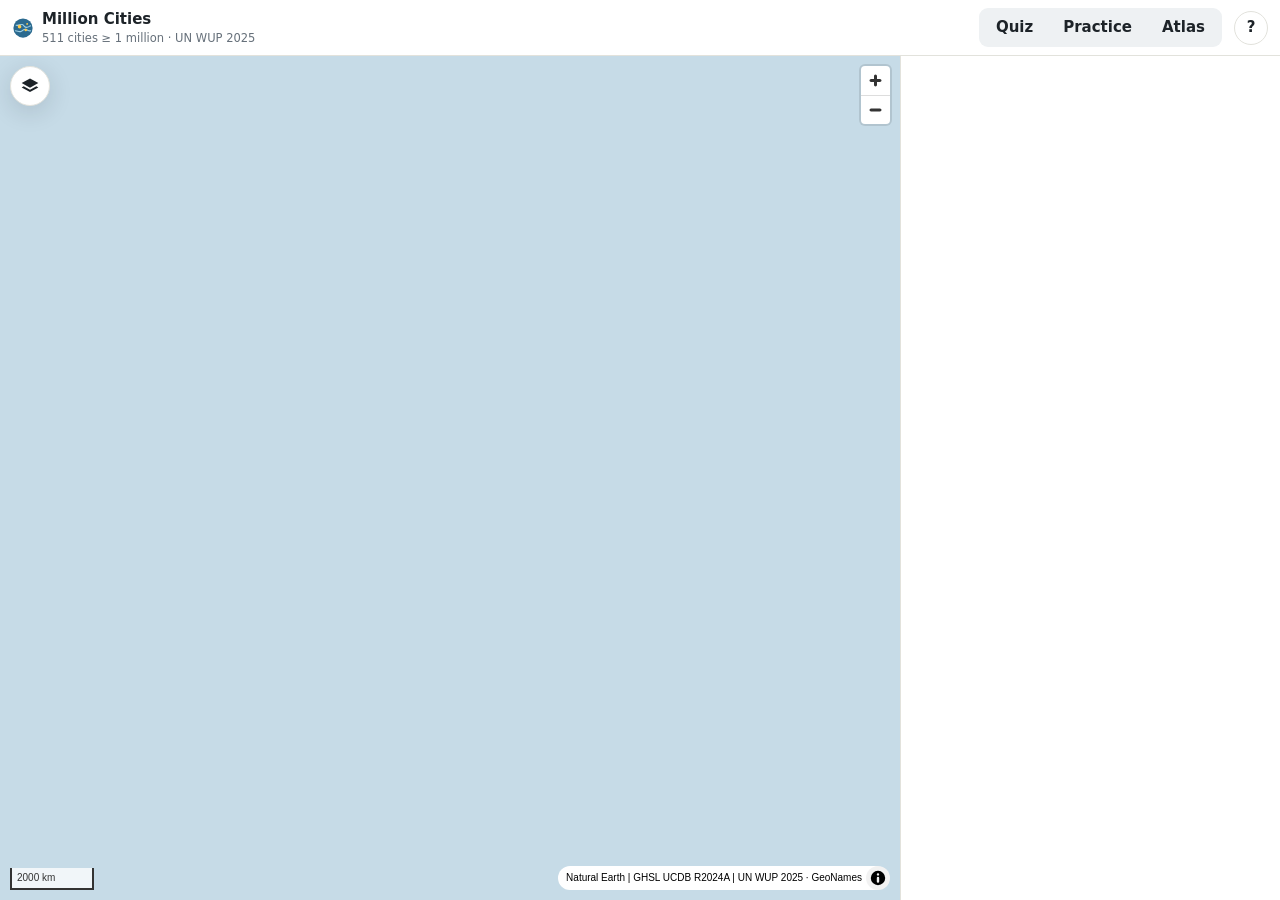
==== static/index.html @ a9e54c4d "Million Cities: quiz, practice and atlas of the world's 1M+ cities Data: UN World Urbanization Prosp" ====
<!doctype html>
<html lang="en">
<head>
<meta charset="utf-8">
<meta name="viewport" content="width=device-width, initial-scale=1, viewport-fit=cover">
<title>Million Cities</title>
<link rel="icon" href="icon.svg">
<link rel="stylesheet" href="vendor/maplibre-gl.css">
<link rel="stylesheet" href="app.css">
</head>
<body>
<header class="top">
  <div class="brand">
    <img src="icon.svg" alt="" width="22" height="22">
    <div><b>Million Cities</b><small id="subtitle">UN WUP 2025</small></div>
  </div>
  <nav class="modes" role="tablist">
    <button data-mode="quiz" role="tab">Quiz</button>
    <button data-mode="practice" role="tab">Practice</button>
    <button data-mode="atlas" role="tab">Atlas</button>
  </nav>
  <button class="icon-btn" id="aboutBtn" title="About the data" aria-label="About the data">?</button>
</header>

<main>
  <div id="map"></div>

  <div class="layers" id="layers">
    <button class="icon-btn layers-btn" id="layersBtn" title="Map layers" aria-label="Map layers">
      <svg viewBox="0 0 24 24" width="20" height="20"><path d="M12 3 2 8.5l10 5.5 10-5.5L12 3Zm-7.6 9.4L2 13.7 12 19.2l10-5.5-2.4-1.3L12 16.6l-7.6-4.2Z" fill="currentColor"/></svg>
    </button>
    <div class="layers-pop" id="layersPop" hidden>
      <div class="lp-title">Base map</div>
      <div class="seg" id="basemapSeg">
        <button data-v="plain">Plain</button><button data-v="terrain">Terrain</button><button data-v="physical">Physical</button><button data-v="satellite">Satellite</button>
      </div>
      <div class="lp-title">Overlays</div>
      <label><input type="checkbox" data-layer="borders"> Country borders</label>
      <label><input type="checkbox" data-layer="admin1"> Subdivision borders <small>(states, provinces)</small></label>
      <label><input type="checkbox" data-layer="rivers"> Rivers &amp; lakes</label>
      <label><input type="checkbox" data-layer="clabels"> Country names</label>
      <label><input type="checkbox" data-layer="slabels"> Subdivision names</label>
      <label><input type="checkbox" data-layer="outlines"> City outlines <small>(urban extent)</small></label>
    </div>
  </div>

  <aside class="panel" id="panel">
    <div class="grip" id="grip" aria-hidden="true"></div>

    <!-- ============ QUIZ ============ -->
    <section class="mode" id="mode-quiz">
      <div class="row scope-row">
        <select id="quizScope" class="scope" aria-label="Which cities"></select>
      </div>
      <div class="answer">
        <input id="answer" type="text" autocomplete="off" autocapitalize="off" spellcheck="false" placeholder="Loading…" enterkeyhint="done" disabled>
        <div class="msg" id="quizMsg" aria-live="polite"></div>
      </div>
      <div class="score">
        <div class="big"><span id="qFound">0</span><span class="of"> / <span id="qTotal">0</span></span></div>
        <div class="meta">
          <div><span id="qPct">0</span>% of cities · <span id="qPopPct">0</span>% of people</div>
          <div class="timer" id="qTimer">0:00</div>
        </div>
      </div>
      <div class="bar"><i id="qBar"></i></div>
      <div class="row tools">
        <label class="chk"><input type="checkbox" id="hintDots"> Show dots for missing</label>
        <label class="chk"><input type="checkbox" id="flyTo"> Fly to answers</label>
        <label class="chk"><input type="checkbox" id="acceptParts"> Accept places inside an agglomeration</label>
      </div>
      <div class="row btns">
        <button id="giveUp" class="btn">Give up &amp; show missing</button>
        <button id="resetQuiz" class="btn ghost">Restart</button>
      </div>
      <h3>By region</h3>
      <div id="qRegions" class="regions"></div>
      <h3 id="qListTitle">Found</h3>
      <ol id="qList" class="clist"></ol>
    </section>

    <!-- ============ PRACTICE ============ -->
    <section class="mode" id="mode-practice">
      <div class="row scope-row">
        <select id="pracScope" class="scope" aria-label="Which cities"></select>
      </div>
      <div class="seg wide" id="pracSeg">
        <button data-v="name">Name it</button><button data-v="find">Find it</button><button data-v="bigger">Bigger?</button>
      </div>
      <div class="card" id="pracCard"></div>
      <div class="known">
        <div class="bar"><i id="pKnownBar"></i></div>
        <div class="small"><span id="pKnown">0</span> of <span id="pTotal">0</span> known (answered right twice in a row) · session <span id="pSession">0 / 0</span></div>
      </div>
      <p class="small dim">Cities you miss come back more often; the ones you know show up less.</p>
    </section>

    <!-- ============ ATLAS ============ -->
    <section class="mode" id="mode-atlas">
      <div class="row">
        <input id="atlasSearch" type="search" placeholder="Search city, country or place…" autocomplete="off">
      </div>
      <div class="row filters">
        <select id="atlasScope" class="scope" aria-label="Filter"></select>
        <select id="atlasSort" aria-label="Sort">
          <option value="pop">By population</option>
          <option value="name">A–Z</option>
          <option value="country">By country</option>
          <option value="growth">By growth 2000–25</option>
        </select>
      </div>
      <label class="chk"><input type="checkbox" id="atlasHideNames"> Hide names on map <small>(tap a dot to reveal)</small></label>
      <div id="detail" class="detail" hidden></div>
      <div class="small dim" id="atlasCount"></div>
      <ol id="atlasList" class="clist atlas"></ol>
    </section>
  </aside>
</main>

<dialog id="about">
  <form method="dialog"><button class="icon-btn close" aria-label="Close">×</button></form>
  <h2>About the data</h2>
  <p><b>Cities and populations</b> come from the UN <a href="https://population.un.org/wup/" target="_blank" rel="noopener">World Urbanization Prospects 2025</a> (UN DESA, Population Division), mid-2025 estimates. Since this revision every country is measured the same way, with the <i>Degree of Urbanisation</i>: a city is a contiguous block of 1 km² grid cells with at least 1,500 inhabitants per km², and at least 50,000 people in total. This makes the numbers comparable worldwide. Municipal borders ("city proper") and statistical metro regions differ a lot from country to country, so neither is used.</p>
  <p>Contiguous built-up areas are counted as one city (Tokyo includes Yokohama, Guangzhou includes Foshan and Dongguan). WUP 2025 still lists centres like <b>Shenzhen</b>, Zhongshan, Wuxi or The Hague as their own cities, even where the satellite-based GHSL database merges them into one big blob.</p>
  <p>A few names look unusual because WUP names agglomerations after a district or a neighbouring town (e.g. <i>Kasaï-Oriental</i> = Mbuji-Mayi, <i>Xiuying District</i> = Haikou). The map shows the familiar name and the quiz accepts both. Some fast-growing, very dense rural areas in India, Bangladesh and Nigeria (e.g. Hajipur, Kozhikode, Onitsha) count as cities under this method. WUP gives every estimate a plausibility rating, shown on each city's card.</p>
  <p><b>Outlines</b> are the urban centres of the <a href="https://human-settlement.emergency.copernicus.eu/ghs_ucdb_2024.php" target="_blank" rel="noopener">GHSL Urban Centre Database R2024A</a> (European Commission, JRC). Where WUP splits one GHSL centre into several cities, the outline is divided between their centres, so it's only approximate. <b>Places inside</b> and alternative names (including German ones) come from <a href="https://www.geonames.org/" target="_blank" rel="noopener">GeoNames</a> (CC BY 4.0). Borders, rivers and lakes come from <a href="https://www.naturalearthdata.com/" target="_blank" rel="noopener">Natural Earth</a>. Terrain uses AWS Terrain Tiles (Mapzen); the physical and satellite maps are © Esri.</p>
  <p class="dim small">UN data © United Nations, CC BY 3.0 IGO. <span id="storageNote"></span></p>
</dialog>

<script type="module" src="app.js"></script>
</body>
</html>
---- static/vendor/maplibre-gl.css ----
.maplibregl-map{font:12px/20px Helvetica Neue,Arial,Helvetica,sans-serif;overflow:hidden;position:relative;-webkit-tap-highlight-color:rgb(0 0 0/0);-webkit-touch-callout:none}.maplibregl-canvas{position:absolute;left:0;top:0}.maplibregl-map:fullscreen{width:100%;height:100%}.maplibregl-ctrl-group button.maplibregl-ctrl-compass{touch-action:none}.maplibregl-canvas-container.maplibregl-interactive,.maplibregl-ctrl-group button.maplibregl-ctrl-compass{cursor:grab;-webkit-user-select:none;-moz-user-select:none;user-select:none}.maplibregl-canvas-container.maplibregl-interactive.maplibregl-track-pointer{cursor:pointer}.maplibregl-canvas-container.maplibregl-interactive:active,.maplibregl-ctrl-group button.maplibregl-ctrl-compass:active{cursor:grabbing}.maplibregl-canvas-container.maplibregl-touch-zoom-rotate,.maplibregl-canvas-container.maplibregl-touch-zoom-rotate .maplibregl-canvas{touch-action:pan-x pan-y}.maplibregl-canvas-container.maplibregl-touch-drag-pan,.maplibregl-canvas-container.maplibregl-touch-drag-pan .maplibregl-canvas{touch-action:pinch-zoom}.maplibregl-canvas-container.maplibregl-touch-zoom-rotate.maplibregl-touch-drag-pan,.maplibregl-canvas-container.maplibregl-touch-zoom-rotate.maplibregl-touch-drag-pan .maplibregl-canvas{touch-action:none}.maplibregl-canvas-container.maplibregl-touch-drag-pan.maplibregl-cooperative-gestures,.maplibregl-canvas-container.maplibregl-touch-drag-pan.maplibregl-cooperative-gestures .maplibregl-canvas{touch-action:pan-x pan-y}.maplibregl-ctrl-bottom-left,.maplibregl-ctrl-bottom-right,.maplibregl-ctrl-top-left,.maplibregl-ctrl-top-right{position:absolute;pointer-events:none;z-index:2}.maplibregl-ctrl-top-left{top:0;left:0}.maplibregl-ctrl-top-right{top:0;right:0}.maplibregl-ctrl-bottom-left{bottom:0;left:0}.maplibregl-ctrl-bottom-right{right:0;bottom:0}.maplibregl-ctrl{clear:both;pointer-events:auto;transform:translate(0)}.maplibregl-ctrl-top-left .maplibregl-ctrl{margin:10px 0 0 10px;float:left}.maplibregl-ctrl-top-right .maplibregl-ctrl{margin:10px 10px 0 0;float:right}.maplibregl-ctrl-bottom-left .maplibregl-ctrl{margin:0 0 10px 10px;float:left}.maplibregl-ctrl-bottom-right .maplibregl-ctrl{margin:0 10px 10px 0;float:right}.maplibregl-ctrl-group{border-radius:4px;background:#fff}.maplibregl-ctrl-group:not(:empty){box-shadow:0 0 0 2px rgba(0,0,0,.1)}.maplibregl-ctrl-group button{width:29px;height:29px;display:block;padding:0;outline:none;border:0;box-sizing:border-box;background-color:transparent;cursor:pointer}.maplibregl-ctrl button{-webkit-user-select:none;-moz-user-select:none;user-select:none}.maplibregl-ctrl-group button+button{border-top:1px solid #ddd}.maplibregl-ctrl button .maplibregl-ctrl-icon{display:block;width:100%;height:100%;background-repeat:no-repeat;background-position:50%}@media(forced-colors:active){.maplibregl-ctrl-group:not(:empty){box-shadow:0 0 0 2px ButtonText}.maplibregl-ctrl-icon{background-color:transparent}.maplibregl-ctrl-group button+button{border-top:1px solid buttontext}}.maplibregl-ctrl button::-moz-focus-inner{border:0;padding:0}.maplibregl-ctrl-attrib-button:focus,.maplibregl-ctrl-group button:focus{box-shadow:0 0 2px 2px #0096ff}.maplibregl-ctrl button:disabled{cursor:not-allowed}.maplibregl-ctrl button:disabled .maplibregl-ctrl-icon{opacity:.25}@media(hover:hover){.maplibregl-ctrl button:not(:disabled):hover{background-color:rgba(0,0,0,.05)}}.maplibregl-ctrl button:not(:disabled):active{background-color:rgba(0,0,0,.05)}.maplibregl-ctrl-group button:focus:focus-visible{box-shadow:0 0 2px 2px #0096ff}.maplibregl-ctrl-group button:focus:not(:focus-visible){box-shadow:none}.maplibregl-ctrl-group button:focus:first-child{border-radius:4px 4px 0 0}.maplibregl-ctrl-group button:focus:last-child{border-radius:0 0 4px 4px}.maplibregl-ctrl-group button:focus:only-child{border-radius:inherit}.maplibregl-ctrl button.maplibregl-ctrl-zoom-out .maplibregl-ctrl-icon{background-image:url("data:image/svg+xml;charset=utf-8,%3Csvg xmlns='http://www.w3.org/2000/svg' width='29' height='29' viewBox='0 0 29 29' fill='%23333'%3E %3Cpath d='M10 13c-.75 0-1.5.75-1.5 1.5S9.25 16 10 16h9c.75 0 1.5-.75 1.5-1.5S19.75 13 19 13z'/%3E %3C/svg%3E")}.maplibregl-ctrl button.maplibregl-ctrl-zoom-in .maplibregl-ctrl-icon{background-image:url("data:image/svg+xml;charset=utf-8,%3Csvg xmlns='http://www.w3.org/2000/svg' width='29' height='29' viewBox='0 0 29 29' fill='%23333'%3E %3Cpath d='M14.5 8.5c-.75 0-1.5.75-1.5 1.5v3h-3c-.75 0-1.5.75-1.5 1.5S9.25 16 10 16h3v3c0 .75.75 1.5 1.5 1.5S16 19.75 16 19v-3h3c.75 0 1.5-.75 1.5-1.5S19.75 13 19 13h-3v-3c0-.75-.75-1.5-1.5-1.5'/%3E %3C/svg%3E")}@media(forced-colors:active){.maplibregl-ctrl button.maplibregl-ctrl-zoom-out .maplibregl-ctrl-icon{background-image:url("data:image/svg+xml;charset=utf-8,%3Csvg xmlns='http://www.w3.org/2000/svg' width='29' height='29' viewBox='0 0 29 29' fill='%23fff'%3E %3Cpath d='M10 13c-.75 0-1.5.75-1.5 1.5S9.25 16 10 16h9c.75 0 1.5-.75 1.5-1.5S19.75 13 19 13z'/%3E %3C/svg%3E")}.maplibregl-ctrl button.maplibregl-ctrl-zoom-in .maplibregl-ctrl-icon{background-image:url("data:image/svg+xml;charset=utf-8,%3Csvg xmlns='http://www.w3.org/2000/svg' width='29' height='29' viewBox='0 0 29 29' fill='%23fff'%3E %3Cpath d='M14.5 8.5c-.75 0-1.5.75-1.5 1.5v3h-3c-.75 0-1.5.75-1.5 1.5S9.25 16 10 16h3v3c0 .75.75 1.5 1.5 1.5S16 19.75 16 19v-3h3c.75 0 1.5-.75 1.5-1.5S19.75 13 19 13h-3v-3c0-.75-.75-1.5-1.5-1.5'/%3E %3C/svg%3E")}}@media(forced-colors:active) and (prefers-color-scheme:light){.maplibregl-ctrl button.maplibregl-ctrl-zoom-out .maplibregl-ctrl-icon{background-image:url("data:image/svg+xml;charset=utf-8,%3Csvg xmlns='http://www.w3.org/2000/svg' width='29' height='29' viewBox='0 0 29 29' fill='%23000'%3E %3Cpath d='M10 13c-.75 0-1.5.75-1.5 1.5S9.25 16 10 16h9c.75 0 1.5-.75 1.5-1.5S19.75 13 19 13z'/%3E %3C/svg%3E")}.maplibregl-ctrl button.maplibregl-ctrl-zoom-in .maplibregl-ctrl-icon{background-image:url("data:image/svg+xml;charset=utf-8,%3Csvg xmlns='http://www.w3.org/2000/svg' width='29' height='29' viewBox='0 0 29 29' fill='%23000'%3E %3Cpath d='M14.5 8.5c-.75 0-1.5.75-1.5 1.5v3h-3c-.75 0-1.5.75-1.5 1.5S9.25 16 10 16h3v3c0 .75.75 1.5 1.5 1.5S16 19.75 16 19v-3h3c.75 0 1.5-.75 1.5-1.5S19.75 13 19 13h-3v-3c0-.75-.75-1.5-1.5-1.5'/%3E %3C/svg%3E")}}.maplibregl-ctrl button.maplibregl-ctrl-fullscreen .maplibregl-ctrl-icon{background-image:url("data:image/svg+xml;charset=utf-8,%3Csvg xmlns='http://www.w3.org/2000/svg' width='29' height='29' viewBox='0 0 29 29' fill='%23333'%3E %3Cpath d='M24 16v5.5c0 1.75-.75 2.5-2.5 2.5H16v-1l3-1.5-4-5.5 1-1 5.5 4 1.5-3zM6 16l1.5 3 5.5-4 1 1-4 5.5 3 1.5v1H7.5C5.75 24 5 23.25 5 21.5V16zm7-11v1l-3 1.5 4 5.5-1 1-5.5-4L6 13H5V7.5C5 5.75 5.75 5 7.5 5zm11 2.5c0-1.75-.75-2.5-2.5-2.5H16v1l3 1.5-4 5.5 1 1 5.5-4 1.5 3h1z'/%3E %3C/svg%3E")}.maplibregl-ctrl button.maplibregl-ctrl-shrink .maplibregl-ctrl-icon{background-image:url("data:image/svg+xml;charset=utf-8,%3Csvg xmlns='http://www.w3.org/2000/svg' width='29' height='29' viewBox='0 0 29 29'%3E %3Cpath d='M18.5 16c-1.75 0-2.5.75-2.5 2.5V24h1l1.5-3 5.5 4 1-1-4-5.5 3-1.5v-1zM13 18.5c0-1.75-.75-2.5-2.5-2.5H5v1l3 1.5L4 24l1 1 5.5-4 1.5 3h1zm3-8c0 1.75.75 2.5 2.5 2.5H24v-1l-3-1.5L25 5l-1-1-5.5 4L17 5h-1zM10.5 13c1.75 0 2.5-.75 2.5-2.5V5h-1l-1.5 3L5 4 4 5l4 5.5L5 12v1z'/%3E %3C/svg%3E")}@media(forced-colors:active){.maplibregl-ctrl button.maplibregl-ctrl-fullscreen .maplibregl-ctrl-icon{background-image:url("data:image/svg+xml;charset=utf-8,%3Csvg xmlns='http://www.w3.org/2000/svg' width='29' height='29' viewBox='0 0 29 29' fill='%23fff'%3E %3Cpath d='M24 16v5.5c0 1.75-.75 2.5-2.5 2.5H16v-1l3-1.5-4-5.5 1-1 5.5 4 1.5-3zM6 16l1.5 3 5.5-4 1 1-4 5.5 3 1.5v1H7.5C5.75 24 5 23.25 5 21.5V16zm7-11v1l-3 1.5 4 5.5-1 1-5.5-4L6 13H5V7.5C5 5.75 5.75 5 7.5 5zm11 2.5c0-1.75-.75-2.5-2.5-2.5H16v1l3 1.5-4 5.5 1 1 5.5-4 1.5 3h1z'/%3E %3C/svg%3E")}.maplibregl-ctrl button.maplibregl-ctrl-shrink .maplibregl-ctrl-icon{background-image:url("data:image/svg+xml;charset=utf-8,%3Csvg xmlns='http://www.w3.org/2000/svg' width='29' height='29' viewBox='0 0 29 29' fill='%23fff'%3E %3Cpath d='M18.5 16c-1.75 0-2.5.75-2.5 2.5V24h1l1.5-3 5.5 4 1-1-4-5.5 3-1.5v-1zM13 18.5c0-1.75-.75-2.5-2.5-2.5H5v1l3 1.5L4 24l1 1 5.5-4 1.5 3h1zm3-8c0 1.75.75 2.5 2.5 2.5H24v-1l-3-1.5L25 5l-1-1-5.5 4L17 5h-1zM10.5 13c1.75 0 2.5-.75 2.5-2.5V5h-1l-1.5 3L5 4 4 5l4 5.5L5 12v1z'/%3E %3C/svg%3E")}}@media(forced-colors:active) and (prefers-color-scheme:light){.maplibregl-ctrl button.maplibregl-ctrl-fullscreen .maplibregl-ctrl-icon{background-image:url("data:image/svg+xml;charset=utf-8,%3Csvg xmlns='http://www.w3.org/2000/svg' width='29' height='29' viewBox='0 0 29 29' fill='%23000'%3E %3Cpath d='M24 16v5.5c0 1.75-.75 2.5-2.5 2.5H16v-1l3-1.5-4-5.5 1-1 5.5 4 1.5-3zM6 16l1.5 3 5.5-4 1 1-4 5.5 3 1.5v1H7.5C5.75 24 5 23.25 5 21.5V16zm7-11v1l-3 1.5 4 5.5-1 1-5.5-4L6 13H5V7.5C5 5.75 5.75 5 7.5 5zm11 2.5c0-1.75-.75-2.5-2.5-2.5H16v1l3 1.5-4 5.5 1 1 5.5-4 1.5 3h1z'/%3E %3C/svg%3E")}.maplibregl-ctrl button.maplibregl-ctrl-shrink .maplibregl-ctrl-icon{background-image:url("data:image/svg+xml;charset=utf-8,%3Csvg xmlns='http://www.w3.org/2000/svg' width='29' height='29' viewBox='0 0 29 29' fill='%23000'%3E %3Cpath d='M18.5 16c-1.75 0-2.5.75-2.5 2.5V24h1l1.5-3 5.5 4 1-1-4-5.5 3-1.5v-1zM13 18.5c0-1.75-.75-2.5-2.5-2.5H5v1l3 1.5L4 24l1 1 5.5-4 1.5 3h1zm3-8c0 1.75.75 2.5 2.5 2.5H24v-1l-3-1.5L25 5l-1-1-5.5 4L17 5h-1zM10.5 13c1.75 0 2.5-.75 2.5-2.5V5h-1l-1.5 3L5 4 4 5l4 5.5L5 12v1z'/%3E %3C/svg%3E")}}.maplibregl-ctrl button.maplibregl-ctrl-compass .maplibregl-ctrl-icon{background-image:url("data:image/svg+xml;charset=utf-8,%3Csvg xmlns='http://www.w3.org/2000/svg' width='29' height='29' viewBox='0 0 29 29' fill='%23333'%3E %3Cpath d='m10.5 14 4-8 4 8z'/%3E %3Cpath fill='%23ccc' d='m10.5 16 4 8 4-8z'/%3E %3C/svg%3E")}@media(forced-colors:active){.maplibregl-ctrl button.maplibregl-ctrl-compass .maplibregl-ctrl-icon{background-image:url("data:image/svg+xml;charset=utf-8,%3Csvg xmlns='http://www.w3.org/2000/svg' width='29' height='29' viewBox='0 0 29 29' fill='%23fff'%3E %3Cpath d='m10.5 14 4-8 4 8z'/%3E %3Cpath fill='%23ccc' d='m10.5 16 4 8 4-8z'/%3E %3C/svg%3E")}}@media(forced-colors:active) and (prefers-color-scheme:light){.maplibregl-ctrl button.maplibregl-ctrl-compass .maplibregl-ctrl-icon{background-image:url("data:image/svg+xml;charset=utf-8,%3Csvg xmlns='http://www.w3.org/2000/svg' width='29' height='29' viewBox='0 0 29 29' fill='%23000'%3E %3Cpath d='m10.5 14 4-8 4 8z'/%3E %3Cpath fill='%23ccc' d='m10.5 16 4 8 4-8z'/%3E %3C/svg%3E")}}.maplibregl-ctrl button.maplibregl-ctrl-globe .maplibregl-ctrl-icon{background-image:url("data:image/svg+xml;charset=utf-8,%3Csvg xmlns='http://www.w3.org/2000/svg' width='22' height='22' fill='none' viewBox='0 0 22 22' stroke='%23333'%3E %3Ccircle cx='11' cy='11' r='8.5'/%3E %3Cpath d='M17.5 11c0 4.819-3.02 8.5-6.5 8.5S4.5 15.819 4.5 11 7.52 2.5 11 2.5s6.5 3.681 6.5 8.5Z'/%3E %3Cpath d='M13.5 11c0 2.447-.331 4.64-.853 6.206-.262.785-.562 1.384-.872 1.777-.314.399-.58.517-.775.517-.195 0-.461-.118-.775-.517-.31-.393-.61-.992-.872-1.777C8.831 15.64 8.5 13.446 8.5 11c0-2.447.331-4.64.853-6.206.262-.785.562-1.384.872-1.777.314-.399.58-.517.775-.517.195 0 .461.118.775.517.31.393.61.992.872 1.777.522 1.565.853 3.76.853 6.206Z'/%3E %3Cpath d='M11 7.5c-1.909 0-3.622-.166-4.845-.428-.616-.132-1.08-.283-1.379-.434a1.333 1.333 0 0 1-.224-.138c.047-.038.12-.085.224-.138.299-.151.763-.302 1.379-.434C7.378 5.666 9.091 5.5 11 5.5c1.909 0 3.622.166 4.845.428.616.132 1.08.283 1.379.434.105.053.177.1.224.138-.047.038-.12.085-.224.138-.299.151-.763.302-1.379.434-1.223.262-2.936.428-4.845.428ZM4.486 6.436ZM11 16.5c-1.909 0-3.622-.166-4.845-.428-.616-.132-1.08-.283-1.379-.434a1.33 1.33 0 0 1-.224-.138 1.33 1.33 0 0 1 .224-.138c.299-.151.763-.302 1.379-.434C7.378 14.666 9.091 14.5 11 14.5c1.909 0 3.622.166 4.845.428.616.132 1.08.283 1.379.434.105.053.177.1.224.138a1.33 1.33 0 0 1-.224.138c-.299.151-.763.302-1.379.434-1.223.262-2.936.428-4.845.428Zm-6.514-1.064ZM11 12.5c-2.46 0-4.672-.222-6.255-.574-.796-.177-1.406-.38-1.805-.59a1.465 1.465 0 0 1-.39-.272.293.293 0 0 1-.047-.064.293.293 0 0 1 .048-.064c.066-.073.189-.167.389-.272.399-.21 1.009-.413 1.805-.59C6.328 9.722 8.54 9.5 11 9.5s4.672.222 6.256.574c.795.177 1.405.38 1.804.59.2.105.323.2.39.272a.33.33 0 0 1 .047.064.293.293 0 0 1-.048.064 1.435 1.435 0 0 1-.389.272c-.399.21-1.009.413-1.804.59-1.584.352-3.796.574-6.256.574Zm-8.501-1.51v.002-.002Zm0 .018v.002-.002Zm17.002.002v-.002.002Zm0-.018v-.002.002Z'/%3E %3C/svg%3E")}.maplibregl-ctrl button.maplibregl-ctrl-globe-enabled .maplibregl-ctrl-icon{background-image:url("data:image/svg+xml;charset=utf-8,%3Csvg xmlns='http://www.w3.org/2000/svg' width='22' height='22' fill='none' viewBox='0 0 22 22' stroke='%2333b5e5'%3E %3Ccircle cx='11' cy='11' r='8.5'/%3E %3Cpath d='M17.5 11c0 4.819-3.02 8.5-6.5 8.5S4.5 15.819 4.5 11 7.52 2.5 11 2.5s6.5 3.681 6.5 8.5Z'/%3E %3Cpath d='M13.5 11c0 2.447-.331 4.64-.853 6.206-.262.785-.562 1.384-.872 1.777-.314.399-.58.517-.775.517-.195 0-.461-.118-.775-.517-.31-.393-.61-.992-.872-1.777C8.831 15.64 8.5 13.446 8.5 11c0-2.447.331-4.64.853-6.206.262-.785.562-1.384.872-1.777.314-.399.58-.517.775-.517.195 0 .461.118.775.517.31.393.61.992.872 1.777.522 1.565.853 3.76.853 6.206Z'/%3E %3Cpath d='M11 7.5c-1.909 0-3.622-.166-4.845-.428-.616-.132-1.08-.283-1.379-.434a1.333 1.333 0 0 1-.224-.138c.047-.038.12-.085.224-.138.299-.151.763-.302 1.379-.434C7.378 5.666 9.091 5.5 11 5.5c1.909 0 3.622.166 4.845.428.616.132 1.08.283 1.379.434.105.053.177.1.224.138-.047.038-.12.085-.224.138-.299.151-.763.302-1.379.434-1.223.262-2.936.428-4.845.428ZM4.486 6.436ZM11 16.5c-1.909 0-3.622-.166-4.845-.428-.616-.132-1.08-.283-1.379-.434a1.33 1.33 0 0 1-.224-.138 1.33 1.33 0 0 1 .224-.138c.299-.151.763-.302 1.379-.434C7.378 14.666 9.091 14.5 11 14.5c1.909 0 3.622.166 4.845.428.616.132 1.08.283 1.379.434.105.053.177.1.224.138a1.33 1.33 0 0 1-.224.138c-.299.151-.763.302-1.379.434-1.223.262-2.936.428-4.845.428Zm-6.514-1.064ZM11 12.5c-2.46 0-4.672-.222-6.255-.574-.796-.177-1.406-.38-1.805-.59a1.465 1.465 0 0 1-.39-.272.293.293 0 0 1-.047-.064.293.293 0 0 1 .048-.064c.066-.073.189-.167.389-.272.399-.21 1.009-.413 1.805-.59C6.328 9.722 8.54 9.5 11 9.5s4.672.222 6.256.574c.795.177 1.405.38 1.804.59.2.105.323.2.39.272a.33.33 0 0 1 .047.064.293.293 0 0 1-.048.064 1.435 1.435 0 0 1-.389.272c-.399.21-1.009.413-1.804.59-1.584.352-3.796.574-6.256.574Zm-8.501-1.51v.002-.002Zm0 .018v.002-.002Zm17.002.002v-.002.002Zm0-.018v-.002.002Z'/%3E %3C/svg%3E")}.maplibregl-ctrl button.maplibregl-ctrl-terrain .maplibregl-ctrl-icon{background-image:url("data:image/svg+xml;charset=utf-8,%3Csvg xmlns='http://www.w3.org/2000/svg' width='22' height='22' viewBox='0 0 22 22' fill='%23333'%3E %3Cpath d='m1.754 13.406 4.453-4.851 3.09 3.09 3.281 3.277.969-.969-3.309-3.312 3.844-4.121 6.148 6.886h1.082v-.855l-7.207-8.07-4.84 5.187L6.169 6.57l-5.48 5.965v.871ZM.688 16.844h20.625v1.375H.688Zm0 0'/%3E %3C/svg%3E")}.maplibregl-ctrl button.maplibregl-ctrl-terrain-enabled .maplibregl-ctrl-icon{background-image:url("data:image/svg+xml;charset=utf-8,%3Csvg xmlns='http://www.w3.org/2000/svg' width='22' height='22' viewBox='0 0 22 22' fill='%2333b5e5'%3E %3Cpath d='m1.754 13.406 4.453-4.851 3.09 3.09 3.281 3.277.969-.969-3.309-3.312 3.844-4.121 6.148 6.886h1.082v-.855l-7.207-8.07-4.84 5.187L6.169 6.57l-5.48 5.965v.871ZM.688 16.844h20.625v1.375H.688Zm0 0'/%3E %3C/svg%3E")}.maplibregl-ctrl button.maplibregl-ctrl-geolocate .maplibregl-ctrl-icon{background-image:url("data:image/svg+xml;charset=utf-8,%3Csvg xmlns='http://www.w3.org/2000/svg' width='29' height='29' viewBox='0 0 20 20' fill='%23333'%3E %3Cpath d='M10 4C9 4 9 5 9 5v.1A5 5 0 0 0 5.1 9H5s-1 0-1 1 1 1 1 1h.1A5 5 0 0 0 9 14.9v.1s0 1 1 1 1-1 1-1v-.1a5 5 0 0 0 3.9-3.9h.1s1 0 1-1-1-1-1-1h-.1A5 5 0 0 0 11 5.1V5s0-1-1-1m0 2.5a3.5 3.5 0 1 1 0 7 3.5 3.5 0 1 1 0-7'/%3E %3Ccircle id='dot' cx='10' cy='10' r='2'/%3E %3Cpath id='stroke' d='m14 5 1 1-9 9-1-1z' display='none'/%3E %3C/svg%3E")}.maplibregl-ctrl button.maplibregl-ctrl-geolocate:disabled .maplibregl-ctrl-icon{background-image:url("data:image/svg+xml;charset=utf-8,%3Csvg xmlns='http://www.w3.org/2000/svg' width='29' height='29' viewBox='0 0 20 20' fill='%23aaa'%3E %3Cpath d='M10 4C9 4 9 5 9 5v.1A5 5 0 0 0 5.1 9H5s-1 0-1 1 1 1 1 1h.1A5 5 0 0 0 9 14.9v.1s0 1 1 1 1-1 1-1v-.1a5 5 0 0 0 3.9-3.9h.1s1 0 1-1-1-1-1-1h-.1A5 5 0 0 0 11 5.1V5s0-1-1-1m0 2.5a3.5 3.5 0 1 1 0 7 3.5 3.5 0 1 1 0-7'/%3E %3Ccircle id='dot' cx='10' cy='10' r='2'/%3E %3Cpath id='stroke' d='m14 5 1 1-9 9-1-1z' fill='%23f00'/%3E %3C/svg%3E")}.maplibregl-ctrl button.maplibregl-ctrl-geolocate.maplibregl-ctrl-geolocate-active .maplibregl-ctrl-icon{background-image:url("data:image/svg+xml;charset=utf-8,%3Csvg xmlns='http://www.w3.org/2000/svg' width='29' height='29' viewBox='0 0 20 20' fill='%2333b5e5'%3E %3Cpath d='M10 4C9 4 9 5 9 5v.1A5 5 0 0 0 5.1 9H5s-1 0-1 1 1 1 1 1h.1A5 5 0 0 0 9 14.9v.1s0 1 1 1 1-1 1-1v-.1a5 5 0 0 0 3.9-3.9h.1s1 0 1-1-1-1-1-1h-.1A5 5 0 0 0 11 5.1V5s0-1-1-1m0 2.5a3.5 3.5 0 1 1 0 7 3.5 3.5 0 1 1 0-7'/%3E %3Ccircle id='dot' cx='10' cy='10' r='2'/%3E %3Cpath id='stroke' d='m14 5 1 1-9 9-1-1z' display='none'/%3E %3C/svg%3E")}.maplibregl-ctrl button.maplibregl-ctrl-geolocate.maplibregl-ctrl-geolocate-active-error .maplibregl-ctrl-icon{background-image:url("data:image/svg+xml;charset=utf-8,%3Csvg xmlns='http://www.w3.org/2000/svg' width='29' height='29' viewBox='0 0 20 20' fill='%23e58978'%3E %3Cpath d='M10 4C9 4 9 5 9 5v.1A5 5 0 0 0 5.1 9H5s-1 0-1 1 1 1 1 1h.1A5 5 0 0 0 9 14.9v.1s0 1 1 1 1-1 1-1v-.1a5 5 0 0 0 3.9-3.9h.1s1 0 1-1-1-1-1-1h-.1A5 5 0 0 0 11 5.1V5s0-1-1-1m0 2.5a3.5 3.5 0 1 1 0 7 3.5 3.5 0 1 1 0-7'/%3E %3Ccircle id='dot' cx='10' cy='10' r='2'/%3E %3Cpath id='stroke' d='m14 5 1 1-9 9-1-1z' display='none'/%3E %3C/svg%3E")}.maplibregl-ctrl button.maplibregl-ctrl-geolocate.maplibregl-ctrl-geolocate-background .maplibregl-ctrl-icon{background-image:url("data:image/svg+xml;charset=utf-8,%3Csvg xmlns='http://www.w3.org/2000/svg' width='29' height='29' viewBox='0 0 20 20' fill='%2333b5e5'%3E %3Cpath d='M10 4C9 4 9 5 9 5v.1A5 5 0 0 0 5.1 9H5s-1 0-1 1 1 1 1 1h.1A5 5 0 0 0 9 14.9v.1s0 1 1 1 1-1 1-1v-.1a5 5 0 0 0 3.9-3.9h.1s1 0 1-1-1-1-1-1h-.1A5 5 0 0 0 11 5.1V5s0-1-1-1m0 2.5a3.5 3.5 0 1 1 0 7 3.5 3.5 0 1 1 0-7'/%3E %3Ccircle id='dot' cx='10' cy='10' r='2' display='none'/%3E %3Cpath id='stroke' d='m14 5 1 1-9 9-1-1z' display='none'/%3E %3C/svg%3E")}.maplibregl-ctrl button.maplibregl-ctrl-geolocate.maplibregl-ctrl-geolocate-background-error .maplibregl-ctrl-icon{background-image:url("data:image/svg+xml;charset=utf-8,%3Csvg xmlns='http://www.w3.org/2000/svg' width='29' height='29' viewBox='0 0 20 20' fill='%23e54e33'%3E %3Cpath d='M10 4C9 4 9 5 9 5v.1A5 5 0 0 0 5.1 9H5s-1 0-1 1 1 1 1 1h.1A5 5 0 0 0 9 14.9v.1s0 1 1 1 1-1 1-1v-.1a5 5 0 0 0 3.9-3.9h.1s1 0 1-1-1-1-1-1h-.1A5 5 0 0 0 11 5.1V5s0-1-1-1m0 2.5a3.5 3.5 0 1 1 0 7 3.5 3.5 0 1 1 0-7'/%3E %3Ccircle id='dot' cx='10' cy='10' r='2' display='none'/%3E %3Cpath id='stroke' d='m14 5 1 1-9 9-1-1z' display='none'/%3E %3C/svg%3E")}.maplibregl-ctrl button.maplibregl-ctrl-geolocate.maplibregl-ctrl-geolocate-waiting .maplibregl-ctrl-icon{animation:maplibregl-spin 2s linear infinite}@media(forced-colors:active){.maplibregl-ctrl button.maplibregl-ctrl-geolocate .maplibregl-ctrl-icon{background-image:url("data:image/svg+xml;charset=utf-8,%3Csvg xmlns='http://www.w3.org/2000/svg' width='29' height='29' viewBox='0 0 20 20' fill='%23fff'%3E %3Cpath d='M10 4C9 4 9 5 9 5v.1A5 5 0 0 0 5.1 9H5s-1 0-1 1 1 1 1 1h.1A5 5 0 0 0 9 14.9v.1s0 1 1 1 1-1 1-1v-.1a5 5 0 0 0 3.9-3.9h.1s1 0 1-1-1-1-1-1h-.1A5 5 0 0 0 11 5.1V5s0-1-1-1m0 2.5a3.5 3.5 0 1 1 0 7 3.5 3.5 0 1 1 0-7'/%3E %3Ccircle id='dot' cx='10' cy='10' r='2'/%3E %3Cpath id='stroke' d='m14 5 1 1-9 9-1-1z' display='none'/%3E %3C/svg%3E")}.maplibregl-ctrl button.maplibregl-ctrl-geolocate:disabled .maplibregl-ctrl-icon{background-image:url("data:image/svg+xml;charset=utf-8,%3Csvg xmlns='http://www.w3.org/2000/svg' width='29' height='29' viewBox='0 0 20 20' fill='%23999'%3E %3Cpath d='M10 4C9 4 9 5 9 5v.1A5 5 0 0 0 5.1 9H5s-1 0-1 1 1 1 1 1h.1A5 5 0 0 0 9 14.9v.1s0 1 1 1 1-1 1-1v-.1a5 5 0 0 0 3.9-3.9h.1s1 0 1-1-1-1-1-1h-.1A5 5 0 0 0 11 5.1V5s0-1-1-1m0 2.5a3.5 3.5 0 1 1 0 7 3.5 3.5 0 1 1 0-7'/%3E %3Ccircle id='dot' cx='10' cy='10' r='2'/%3E %3Cpath id='stroke' d='m14 5 1 1-9 9-1-1z' fill='%23f00'/%3E %3C/svg%3E")}.maplibregl-ctrl button.maplibregl-ctrl-geolocate.maplibregl-ctrl-geolocate-active .maplibregl-ctrl-icon{background-image:url("data:image/svg+xml;charset=utf-8,%3Csvg xmlns='http://www.w3.org/2000/svg' width='29' height='29' viewBox='0 0 20 20' fill='%2333b5e5'%3E %3Cpath d='M10 4C9 4 9 5 9 5v.1A5 5 0 0 0 5.1 9H5s-1 0-1 1 1 1 1 1h.1A5 5 0 0 0 9 14.9v.1s0 1 1 1 1-1 1-1v-.1a5 5 0 0 0 3.9-3.9h.1s1 0 1-1-1-1-1-1h-.1A5 5 0 0 0 11 5.1V5s0-1-1-1m0 2.5a3.5 3.5 0 1 1 0 7 3.5 3.5 0 1 1 0-7'/%3E %3Ccircle id='dot' cx='10' cy='10' r='2'/%3E %3Cpath id='stroke' d='m14 5 1 1-9 9-1-1z' display='none'/%3E %3C/svg%3E")}.maplibregl-ctrl button.maplibregl-ctrl-geolocate.maplibregl-ctrl-geolocate-active-error .maplibregl-ctrl-icon{background-image:url("data:image/svg+xml;charset=utf-8,%3Csvg xmlns='http://www.w3.org/2000/svg' width='29' height='29' viewBox='0 0 20 20' fill='%23e58978'%3E %3Cpath d='M10 4C9 4 9 5 9 5v.1A5 5 0 0 0 5.1 9H5s-1 0-1 1 1 1 1 1h.1A5 5 0 0 0 9 14.9v.1s0 1 1 1 1-1 1-1v-.1a5 5 0 0 0 3.9-3.9h.1s1 0 1-1-1-1-1-1h-.1A5 5 0 0 0 11 5.1V5s0-1-1-1m0 2.5a3.5 3.5 0 1 1 0 7 3.5 3.5 0 1 1 0-7'/%3E %3Ccircle id='dot' cx='10' cy='10' r='2'/%3E %3Cpath id='stroke' d='m14 5 1 1-9 9-1-1z' display='none'/%3E %3C/svg%3E")}.maplibregl-ctrl button.maplibregl-ctrl-geolocate.maplibregl-ctrl-geolocate-background .maplibregl-ctrl-icon{background-image:url("data:image/svg+xml;charset=utf-8,%3Csvg xmlns='http://www.w3.org/2000/svg' width='29' height='29' viewBox='0 0 20 20' fill='%2333b5e5'%3E %3Cpath d='M10 4C9 4 9 5 9 5v.1A5 5 0 0 0 5.1 9H5s-1 0-1 1 1 1 1 1h.1A5 5 0 0 0 9 14.9v.1s0 1 1 1 1-1 1-1v-.1a5 5 0 0 0 3.9-3.9h.1s1 0 1-1-1-1-1-1h-.1A5 5 0 0 0 11 5.1V5s0-1-1-1m0 2.5a3.5 3.5 0 1 1 0 7 3.5 3.5 0 1 1 0-7'/%3E %3Ccircle id='dot' cx='10' cy='10' r='2' display='none'/%3E %3Cpath id='stroke' d='m14 5 1 1-9 9-1-1z' display='none'/%3E %3C/svg%3E")}.maplibregl-ctrl button.maplibregl-ctrl-geolocate.maplibregl-ctrl-geolocate-background-error .maplibregl-ctrl-icon{background-image:url("data:image/svg+xml;charset=utf-8,%3Csvg xmlns='http://www.w3.org/2000/svg' width='29' height='29' viewBox='0 0 20 20' fill='%23e54e33'%3E %3Cpath d='M10 4C9 4 9 5 9 5v.1A5 5 0 0 0 5.1 9H5s-1 0-1 1 1 1 1 1h.1A5 5 0 0 0 9 14.9v.1s0 1 1 1 1-1 1-1v-.1a5 5 0 0 0 3.9-3.9h.1s1 0 1-1-1-1-1-1h-.1A5 5 0 0 0 11 5.1V5s0-1-1-1m0 2.5a3.5 3.5 0 1 1 0 7 3.5 3.5 0 1 1 0-7'/%3E %3Ccircle id='dot' cx='10' cy='10' r='2' display='none'/%3E %3Cpath id='stroke' d='m14 5 1 1-9 9-1-1z' display='none'/%3E %3C/svg%3E")}}@media(forced-colors:active) and (prefers-color-scheme:light){.maplibregl-ctrl button.maplibregl-ctrl-geolocate .maplibregl-ctrl-icon{background-image:url("data:image/svg+xml;charset=utf-8,%3Csvg xmlns='http://www.w3.org/2000/svg' width='29' height='29' viewBox='0 0 20 20' fill='%23000'%3E %3Cpath d='M10 4C9 4 9 5 9 5v.1A5 5 0 0 0 5.1 9H5s-1 0-1 1 1 1 1 1h.1A5 5 0 0 0 9 14.9v.1s0 1 1 1 1-1 1-1v-.1a5 5 0 0 0 3.9-3.9h.1s1 0 1-1-1-1-1-1h-.1A5 5 0 0 0 11 5.1V5s0-1-1-1m0 2.5a3.5 3.5 0 1 1 0 7 3.5 3.5 0 1 1 0-7'/%3E %3Ccircle id='dot' cx='10' cy='10' r='2'/%3E %3Cpath id='stroke' d='m14 5 1 1-9 9-1-1z' display='none'/%3E %3C/svg%3E")}.maplibregl-ctrl button.maplibregl-ctrl-geolocate:disabled .maplibregl-ctrl-icon{background-image:url("data:image/svg+xml;charset=utf-8,%3Csvg xmlns='http://www.w3.org/2000/svg' width='29' height='29' viewBox='0 0 20 20' fill='%23666'%3E %3Cpath d='M10 4C9 4 9 5 9 5v.1A5 5 0 0 0 5.1 9H5s-1 0-1 1 1 1 1 1h.1A5 5 0 0 0 9 14.9v.1s0 1 1 1 1-1 1-1v-.1a5 5 0 0 0 3.9-3.9h.1s1 0 1-1-1-1-1-1h-.1A5 5 0 0 0 11 5.1V5s0-1-1-1m0 2.5a3.5 3.5 0 1 1 0 7 3.5 3.5 0 1 1 0-7'/%3E %3Ccircle id='dot' cx='10' cy='10' r='2'/%3E %3Cpath id='stroke' d='m14 5 1 1-9 9-1-1z' fill='%23f00'/%3E %3C/svg%3E")}}@keyframes maplibregl-spin{0%{transform:rotate(0deg)}to{transform:rotate(1turn)}}a.maplibregl-ctrl-logo{width:88px;height:23px;margin:0 0 -4px -4px;display:block;background-repeat:no-repeat;cursor:pointer;overflow:hidden;background-image:url("data:image/svg+xml;charset=utf-8,%3Csvg xmlns='http://www.w3.org/2000/svg' width='88' height='23' fill='none'%3E %3Cpath fill='%23000' fill-opacity='.4' fill-rule='evenodd' d='M17.408 16.796h-1.827l2.501-12.095h.198l3.324 6.533.988 2.19.988-2.19 3.258-6.533h.181l2.6 12.095h-1.81l-1.218-5.644-.362-1.71-.658 1.71-2.929 5.644h-.098l-2.914-5.644-.757-1.71-.345 1.71zm1.958-3.42-.726 3.663a1.255 1.255 0 0 1-1.232 1.011h-1.827a1.255 1.255 0 0 1-1.229-1.509l2.501-12.095a1.255 1.255 0 0 1 1.23-1.001h.197a1.25 1.25 0 0 1 1.12.685l3.19 6.273 3.125-6.263a1.25 1.25 0 0 1 1.123-.695h.181a1.255 1.255 0 0 1 1.227.991l1.443 6.71a5 5 0 0 1 .314-.787l.009-.016a4.6 4.6 0 0 1 1.777-1.887c.782-.46 1.668-.667 2.611-.667a4.6 4.6 0 0 1 1.7.32l.306.134c.21-.16.474-.256.759-.256h1.694a1.255 1.255 0 0 1 1.212.925 1.255 1.255 0 0 1 1.212-.925h1.711c.284 0 .545.094.755.252.613-.3 1.312-.45 2.075-.45 1.356 0 2.557.445 3.482 1.4q.47.48.763 1.064V4.701a1.255 1.255 0 0 1 1.255-1.255h1.86A1.255 1.255 0 0 1 54.44 4.7v9.194h2.217c.19 0 .37.043.532.118v-4.77c0-.356.147-.678.385-.906a2.42 2.42 0 0 1-.682-1.71c0-.665.267-1.253.735-1.7a2.45 2.45 0 0 1 1.722-.674 2.43 2.43 0 0 1 1.705.675q.318.302.504.683V4.7a1.255 1.255 0 0 1 1.255-1.255h1.744A1.255 1.255 0 0 1 65.812 4.7v3.335a4.8 4.8 0 0 1 1.526-.246c.938 0 1.817.214 2.59.69a4.47 4.47 0 0 1 1.67 1.743v-.98a1.255 1.255 0 0 1 1.256-1.256h1.777c.233 0 .451.064.639.174a3.4 3.4 0 0 1 1.567-.372c.346 0 .861.02 1.285.232a1.25 1.25 0 0 1 .689 1.004 4.7 4.7 0 0 1 .853-.588c.795-.44 1.675-.647 2.61-.647 1.385 0 2.65.39 3.525 1.396.836.938 1.168 2.173 1.168 3.528q-.001.515-.056 1.051a1.255 1.255 0 0 1-.947 1.09l.408.952a1.255 1.255 0 0 1-.477 1.552c-.418.268-.92.463-1.458.612-.613.171-1.304.244-2.049.244-1.06 0-2.043-.207-2.886-.698l-.015-.008c-.798-.48-1.419-1.135-1.818-1.963l-.004-.008a5.8 5.8 0 0 1-.548-2.512q0-.429.053-.843a1.3 1.3 0 0 1-.333-.086l-.166-.004c-.223 0-.426.062-.643.228-.03.024-.142.139-.142.59v3.883a1.255 1.255 0 0 1-1.256 1.256h-1.777a1.255 1.255 0 0 1-1.256-1.256V15.69l-.032.057a4.8 4.8 0 0 1-1.86 1.833 5.04 5.04 0 0 1-2.484.634 4.5 4.5 0 0 1-1.935-.424 1.25 1.25 0 0 1-.764.258h-1.71a1.255 1.255 0 0 1-1.256-1.255V7.687a2.4 2.4 0 0 1-.428.625c.253.23.412.561.412.93v7.553a1.255 1.255 0 0 1-1.256 1.255h-1.843a1.25 1.25 0 0 1-.894-.373c-.228.23-.544.373-.894.373H51.32a1.255 1.255 0 0 1-1.256-1.255v-1.251l-.061.117a4.7 4.7 0 0 1-1.782 1.884 4.77 4.77 0 0 1-2.485.67 5.6 5.6 0 0 1-1.485-.188l.009 2.764a1.255 1.255 0 0 1-1.255 1.259h-1.729a1.255 1.255 0 0 1-1.255-1.255v-3.537a1.255 1.255 0 0 1-1.167.793h-1.679a1.25 1.25 0 0 1-.77-.263 4.5 4.5 0 0 1-1.945.429c-.885 0-1.724-.21-2.495-.632l-.017-.01a5 5 0 0 1-1.081-.836 1.255 1.255 0 0 1-1.254 1.312h-1.81a1.255 1.255 0 0 1-1.228-.99l-.782-3.625-2.044 3.939a1.25 1.25 0 0 1-1.115.676h-.098a1.25 1.25 0 0 1-1.116-.68l-2.061-3.994zM35.92 16.63l.207-.114.223-.15q.493-.356.735-.785l.061-.118.033 1.332h1.678V9.242h-1.694l-.033 1.267q-.133-.329-.526-.658l-.032-.028a3.2 3.2 0 0 0-.668-.428l-.27-.12a3.3 3.3 0 0 0-1.235-.23q-1.136-.001-1.974.493a3.36 3.36 0 0 0-1.3 1.382q-.445.89-.444 2.074 0 1.2.51 2.107a3.8 3.8 0 0 0 1.382 1.381 3.9 3.9 0 0 0 1.893.477q.795 0 1.455-.33zm-2.789-5.38q-.576.675-.575 1.762 0 1.102.559 1.794.576.675 1.645.675a2.25 2.25 0 0 0 .934-.19 2.2 2.2 0 0 0 .468-.29l.178-.161a2.2 2.2 0 0 0 .397-.561q.244-.5.244-1.15v-.115q0-.708-.296-1.267l-.043-.077a2.2 2.2 0 0 0-.633-.709l-.13-.086-.047-.028a2.1 2.1 0 0 0-1.073-.285q-1.052 0-1.629.692zm2.316 2.706c.163-.17.28-.407.28-.83v-.114c0-.292-.06-.508-.15-.68a.96.96 0 0 0-.353-.389.85.85 0 0 0-.464-.127c-.4 0-.56.114-.664.239l-.01.012c-.148.174-.275.45-.275.945 0 .506.122.801.27.99.097.11.266.224.68.224.303 0 .504-.09.687-.269zm7.545 1.705a2.6 2.6 0 0 0 .331.423q.319.33.755.548l.173.074q.65.255 1.49.255 1.02 0 1.844-.493a3.45 3.45 0 0 0 1.316-1.4q.493-.904.493-2.089 0-1.909-.988-2.913-.988-1.02-2.584-1.02-.898 0-1.575.347a3 3 0 0 0-.415.262l-.199.166a3.4 3.4 0 0 0-.64.82V9.242h-1.712v11.553h1.729l-.017-5.134zm.53-1.138q.206.29.48.5l.155.11.053.034q.51.296 1.119.297 1.07 0 1.645-.675.577-.69.576-1.762 0-1.119-.576-1.777-.558-.675-1.645-.675-.435 0-.835.16a2 2 0 0 0-.284.136 2 2 0 0 0-.363.254 2.2 2.2 0 0 0-.46.569l-.082.162a2.6 2.6 0 0 0-.213 1.072v.115q0 .707.296 1.267l.135.211zm.964-.818a1.1 1.1 0 0 0 .367.385.94.94 0 0 0 .476.118c.423 0 .59-.117.687-.23.159-.194.28-.478.28-.95 0-.53-.133-.8-.266-.952l-.021-.025c-.078-.094-.231-.221-.68-.221a1 1 0 0 0-.503.135l-.012.007a.86.86 0 0 0-.335.343c-.073.133-.132.324-.132.614v.115a1.4 1.4 0 0 0 .14.66zm15.7-6.222q.347-.346.346-.856a1.05 1.05 0 0 0-.345-.79 1.18 1.18 0 0 0-.84-.329q-.51 0-.855.33a1.05 1.05 0 0 0-.346.79q0 .51.346.855.345.346.856.346.51 0 .839-.346zm4.337 9.314.033-1.332q.191.403.59.747l.098.081a4 4 0 0 0 .316.224l.223.122a3.2 3.2 0 0 0 1.44.322 3.8 3.8 0 0 0 1.875-.477 3.5 3.5 0 0 0 1.382-1.366q.527-.89.526-2.09 0-1.184-.444-2.073a3.24 3.24 0 0 0-1.283-1.399q-.823-.51-1.942-.51a3.5 3.5 0 0 0-1.527.344l-.086.043-.165.09a3 3 0 0 0-.33.214q-.432.315-.656.707a2 2 0 0 0-.099.198l.082-1.283V4.701h-1.744v12.095zm.473-2.509a2.5 2.5 0 0 0 .566.7q.117.098.245.18l.144.08a2.1 2.1 0 0 0 .975.232q1.07 0 1.645-.675.576-.69.576-1.778 0-1.102-.576-1.777-.56-.691-1.645-.692a2.2 2.2 0 0 0-1.015.235q-.22.113-.415.282l-.15.142a2.1 2.1 0 0 0-.42.594q-.223.479-.223 1.1v.115q0 .705.293 1.26zm2.616-.293c.157-.191.28-.479.28-.967 0-.51-.13-.79-.276-.961l-.021-.026c-.082-.1-.232-.225-.67-.225a.87.87 0 0 0-.681.279l-.012.011c-.154.155-.274.38-.274.807v.115c0 .285.057.499.144.669a1.1 1.1 0 0 0 .367.405c.137.082.28.123.455.123.423 0 .59-.118.686-.23zm8.266-3.013q.345-.13.724-.14l.069-.002q.493 0 .642.099l.247-1.794q-.196-.099-.717-.099a2.3 2.3 0 0 0-.545.063 2 2 0 0 0-.411.148 2.2 2.2 0 0 0-.4.249 2.5 2.5 0 0 0-.485.499 2.7 2.7 0 0 0-.32.581l-.05.137v-1.48h-1.778v7.553h1.777v-3.884q0-.546.159-.943a1.5 1.5 0 0 1 .466-.636 2.5 2.5 0 0 1 .399-.253 2 2 0 0 1 .224-.099zm9.784 2.656.05-.922q0-1.743-.856-2.698-.838-.97-2.584-.97-1.119-.001-2.007.493a3.46 3.46 0 0 0-1.4 1.382q-.493.906-.493 2.106 0 1.07.428 1.975.428.89 1.332 1.432.906.526 2.255.526.973 0 1.668-.185l.044-.012.135-.04q.613-.184.984-.421l-.542-1.267q-.3.162-.642.274l-.297.087q-.51.131-1.3.131-.954 0-1.497-.444a1.6 1.6 0 0 1-.192-.193q-.366-.44-.512-1.234l-.004-.021zm-5.427-1.256-.003.022h3.752v-.138q-.011-.727-.288-1.118a1 1 0 0 0-.156-.176q-.46-.428-1.316-.428-.986 0-1.494.604-.379.45-.494 1.234zm-27.053 2.77V4.7h-1.86v12.095h5.333V15.15zm7.103-5.908v7.553h-1.843V9.242h1.843z'/%3E %3Cpath fill='%23fff' d='m19.63 11.151-.757-1.71-.345 1.71-1.12 5.644h-1.827L18.083 4.7h.197l3.325 6.533.988 2.19.988-2.19L26.839 4.7h.181l2.6 12.095h-1.81l-1.218-5.644-.362-1.71-.658 1.71-2.93 5.644h-.098l-2.913-5.644zm14.836 5.81q-1.02 0-1.893-.478a3.8 3.8 0 0 1-1.381-1.382q-.51-.906-.51-2.106 0-1.185.444-2.074a3.36 3.36 0 0 1 1.3-1.382q.839-.494 1.974-.494a3.3 3.3 0 0 1 1.234.231 3.3 3.3 0 0 1 .97.575q.396.33.527.659l.033-1.267h1.694v7.553H37.18l-.033-1.332q-.279.593-1.02 1.053a3.17 3.17 0 0 1-1.662.444zm.296-1.482q.938 0 1.58-.642.642-.66.642-1.711v-.115q0-.708-.296-1.267a2.2 2.2 0 0 0-.807-.872 2.1 2.1 0 0 0-1.119-.313q-1.053 0-1.629.692-.575.675-.575 1.76 0 1.103.559 1.795.577.675 1.645.675zm6.521-6.237h1.711v1.4q.906-1.597 2.83-1.597 1.596 0 2.584 1.02.988 1.005.988 2.914 0 1.185-.493 2.09a3.46 3.46 0 0 1-1.316 1.399 3.5 3.5 0 0 1-1.844.493q-.954 0-1.662-.329a2.67 2.67 0 0 1-1.086-.97l.017 5.134h-1.728zm4.048 6.22q1.07 0 1.645-.674.577-.69.576-1.762 0-1.119-.576-1.777-.558-.675-1.645-.675-.592 0-1.12.296-.51.28-.822.823-.296.527-.296 1.234v.115q0 .708.296 1.267.313.543.823.855.51.296 1.119.297z'/%3E %3Cpath fill='%23e1e3e9' d='M51.325 4.7h1.86v10.45h3.473v1.646h-5.333zm7.12 4.542h1.843v7.553h-1.843zm.905-1.415a1.16 1.16 0 0 1-.856-.346 1.17 1.17 0 0 1-.346-.856 1.05 1.05 0 0 1 .346-.79q.346-.329.856-.329.494 0 .839.33a1.05 1.05 0 0 1 .345.79 1.16 1.16 0 0 1-.345.855q-.33.346-.84.346zm7.875 9.133a3.17 3.17 0 0 1-1.662-.444q-.723-.46-1.004-1.053l-.033 1.332h-1.71V4.701h1.743v4.657l-.082 1.283q.279-.658 1.086-1.119a3.5 3.5 0 0 1 1.778-.477q1.119 0 1.942.51a3.24 3.24 0 0 1 1.283 1.4q.445.888.444 2.072 0 1.201-.526 2.09a3.5 3.5 0 0 1-1.382 1.366 3.8 3.8 0 0 1-1.876.477zm-.296-1.481q1.069 0 1.645-.675.577-.69.577-1.778 0-1.102-.577-1.776-.56-.691-1.645-.692a2.12 2.12 0 0 0-1.58.659q-.642.641-.642 1.694v.115q0 .71.296 1.267a2.4 2.4 0 0 0 .807.872 2.1 2.1 0 0 0 1.119.313zm5.927-6.237h1.777v1.481q.263-.757.856-1.217a2.14 2.14 0 0 1 1.349-.46q.527 0 .724.098l-.247 1.794q-.149-.099-.642-.099-.774 0-1.416.494-.626.493-.626 1.58v3.883h-1.777V9.242zm9.534 7.718q-1.35 0-2.255-.526-.904-.543-1.332-1.432a4.6 4.6 0 0 1-.428-1.975q0-1.2.493-2.106a3.46 3.46 0 0 1 1.4-1.382q.889-.495 2.007-.494 1.744 0 2.584.97.855.956.856 2.7 0 .444-.05.92h-5.43q.18 1.005.708 1.45.542.443 1.497.443.79 0 1.3-.131a4 4 0 0 0 .938-.362l.542 1.267q-.411.263-1.119.46-.708.198-1.711.197zm1.596-4.558q.016-1.02-.444-1.432-.46-.428-1.316-.428-1.728 0-1.991 1.86z'/%3E %3Cpath d='M5.074 15.948a.484.657 0 0 0-.486.659v1.84a.484.657 0 0 0 .486.659h4.101a.484.657 0 0 0 .486-.659v-1.84a.484.657 0 0 0-.486-.659zm3.56 1.16H5.617v.838h3.017z' style='fill:%23fff;fill-rule:evenodd;stroke-width:1.03600001'/%3E %3Cg style='stroke-width:1.12603545'%3E %3Cpath d='M-9.408-1.416c-3.833-.025-7.056 2.912-7.08 6.615-.02 3.08 1.653 4.832 3.107 6.268.903.892 1.721 1.74 2.32 2.902l-.525-.004c-.543-.003-.992.304-1.24.639a1.87 1.87 0 0 0-.362 1.121l-.011 1.877c-.003.402.104.787.347 1.125.244.338.688.653 1.23.656l4.142.028c.542.003.99-.306 1.238-.641a1.87 1.87 0 0 0 .363-1.121l.012-1.875a1.87 1.87 0 0 0-.348-1.127c-.243-.338-.688-.653-1.23-.656l-.518-.004c.597-1.145 1.425-1.983 2.348-2.87 1.473-1.414 3.18-3.149 3.2-6.226-.016-3.59-2.923-6.684-6.993-6.707m-.006 1.1v.002c3.274.02 5.92 2.532 5.9 5.6-.017 2.706-1.39 4.026-2.863 5.44-1.034.994-2.118 2.033-2.814 3.633-.018.041-.052.055-.075.065q-.013.004-.02.01a.34.34 0 0 1-.226.084.34.34 0 0 1-.224-.086l-.092-.077c-.699-1.615-1.768-2.669-2.781-3.67-1.454-1.435-2.797-2.762-2.78-5.478.02-3.067 2.7-5.545 5.975-5.523m-.02 2.826c-1.62-.01-2.944 1.315-2.955 2.96-.01 1.646 1.295 2.988 2.916 2.999h.002c1.621.01 2.943-1.316 2.953-2.961.011-1.646-1.294-2.988-2.916-2.998m-.005 1.1c1.017.006 1.829.83 1.822 1.89s-.83 1.874-1.848 1.867c-1.018-.006-1.829-.83-1.822-1.89s.83-1.874 1.848-1.868m-2.155 11.857 4.14.025c.271.002.49.305.487.676l-.013 1.875c-.003.37-.224.67-.495.668l-4.14-.025c-.27-.002-.487-.306-.485-.676l.012-1.875c.003-.37.224-.67.494-.668' style='color:%23000;font-style:normal;font-variant:normal;font-weight:400;font-stretch:normal;font-size:medium;line-height:normal;font-family:sans-serif;font-variant-ligatures:normal;font-variant-position:normal;font-variant-caps:normal;font-variant-numeric:normal;font-variant-alternates:normal;font-feature-settings:normal;text-indent:0;text-align:start;text-decoration:none;text-decoration-line:none;text-decoration-style:solid;text-decoration-color:%23000;letter-spacing:normal;word-spacing:normal;text-transform:none;writing-mode:lr-tb;direction:ltr;text-orientation:mixed;dominant-baseline:auto;baseline-shift:baseline;text-anchor:start;white-space:normal;shape-padding:0;clip-rule:evenodd;display:inline;overflow:visible;visibility:visible;opacity:1;isolation:auto;mix-blend-mode:normal;color-interpolation:sRGB;color-interpolation-filters:linearRGB;solid-color:%23000;solid-opacity:1;vector-effect:none;fill:%23000;fill-opacity:.4;fill-rule:evenodd;stroke:none;stroke-width:2.47727823;stroke-linecap:butt;stroke-linejoin:miter;stroke-miterlimit:4;stroke-dasharray:none;stroke-dashoffset:0;stroke-opacity:1;color-rendering:auto;image-rendering:auto;shape-rendering:auto;text-rendering:auto' transform='translate(15.553 2.85)scale(.88807)'/%3E %3Cpath d='M-9.415-.316C-12.69-.338-15.37 2.14-15.39 5.207c-.017 2.716 1.326 4.041 2.78 5.477 1.013 1 2.081 2.055 2.78 3.67l.092.076a.34.34 0 0 0 .225.086.34.34 0 0 0 .227-.083l.019-.01c.022-.009.057-.024.074-.064.697-1.6 1.78-2.64 2.814-3.634 1.473-1.414 2.847-2.733 2.864-5.44.02-3.067-2.627-5.58-5.901-5.601m-.057 8.784c1.621.011 2.944-1.315 2.955-2.96.01-1.646-1.295-2.988-2.916-2.999-1.622-.01-2.945 1.315-2.955 2.96s1.295 2.989 2.916 3' style='clip-rule:evenodd;fill:%23e1e3e9;fill-opacity:1;fill-rule:evenodd;stroke:none;stroke-width:2.47727823;stroke-miterlimit:4;stroke-dasharray:none;stroke-opacity:.4' transform='translate(15.553 2.85)scale(.88807)'/%3E %3Cpath d='M-11.594 15.465c-.27-.002-.492.297-.494.668l-.012 1.876c-.003.371.214.673.485.675l4.14.027c.271.002.492-.298.495-.668l.012-1.877c.003-.37-.215-.672-.485-.674z' style='clip-rule:evenodd;fill:%23fff;fill-opacity:1;fill-rule:evenodd;stroke:none;stroke-width:2.47727823;stroke-miterlimit:4;stroke-dasharray:none;stroke-opacity:.4' transform='translate(15.553 2.85)scale(.88807)'/%3E %3C/g%3E %3C/svg%3E")}a.maplibregl-ctrl-logo.maplibregl-compact{width:14px}@media(forced-colors:active){a.maplibregl-ctrl-logo{background-color:transparent;background-image:url("data:image/svg+xml;charset=utf-8,%3Csvg xmlns='http://www.w3.org/2000/svg' width='88' height='23' fill='none'%3E %3Cpath fill='%23000' fill-opacity='.4' fill-rule='evenodd' d='M17.408 16.796h-1.827l2.501-12.095h.198l3.324 6.533.988 2.19.988-2.19 3.258-6.533h.181l2.6 12.095h-1.81l-1.218-5.644-.362-1.71-.658 1.71-2.929 5.644h-.098l-2.914-5.644-.757-1.71-.345 1.71zm1.958-3.42-.726 3.663a1.255 1.255 0 0 1-1.232 1.011h-1.827a1.255 1.255 0 0 1-1.229-1.509l2.501-12.095a1.255 1.255 0 0 1 1.23-1.001h.197a1.25 1.25 0 0 1 1.12.685l3.19 6.273 3.125-6.263a1.25 1.25 0 0 1 1.123-.695h.181a1.255 1.255 0 0 1 1.227.991l1.443 6.71a5 5 0 0 1 .314-.787l.009-.016a4.6 4.6 0 0 1 1.777-1.887c.782-.46 1.668-.667 2.611-.667a4.6 4.6 0 0 1 1.7.32l.306.134c.21-.16.474-.256.759-.256h1.694a1.255 1.255 0 0 1 1.212.925 1.255 1.255 0 0 1 1.212-.925h1.711c.284 0 .545.094.755.252.613-.3 1.312-.45 2.075-.45 1.356 0 2.557.445 3.482 1.4q.47.48.763 1.064V4.701a1.255 1.255 0 0 1 1.255-1.255h1.86A1.255 1.255 0 0 1 54.44 4.7v9.194h2.217c.19 0 .37.043.532.118v-4.77c0-.356.147-.678.385-.906a2.42 2.42 0 0 1-.682-1.71c0-.665.267-1.253.735-1.7a2.45 2.45 0 0 1 1.722-.674 2.43 2.43 0 0 1 1.705.675q.318.302.504.683V4.7a1.255 1.255 0 0 1 1.255-1.255h1.744A1.255 1.255 0 0 1 65.812 4.7v3.335a4.8 4.8 0 0 1 1.526-.246c.938 0 1.817.214 2.59.69a4.47 4.47 0 0 1 1.67 1.743v-.98a1.255 1.255 0 0 1 1.256-1.256h1.777c.233 0 .451.064.639.174a3.4 3.4 0 0 1 1.567-.372c.346 0 .861.02 1.285.232a1.25 1.25 0 0 1 .689 1.004 4.7 4.7 0 0 1 .853-.588c.795-.44 1.675-.647 2.61-.647 1.385 0 2.65.39 3.525 1.396.836.938 1.168 2.173 1.168 3.528q-.001.515-.056 1.051a1.255 1.255 0 0 1-.947 1.09l.408.952a1.255 1.255 0 0 1-.477 1.552c-.418.268-.92.463-1.458.612-.613.171-1.304.244-2.049.244-1.06 0-2.043-.207-2.886-.698l-.015-.008c-.798-.48-1.419-1.135-1.818-1.963l-.004-.008a5.8 5.8 0 0 1-.548-2.512q0-.429.053-.843a1.3 1.3 0 0 1-.333-.086l-.166-.004c-.223 0-.426.062-.643.228-.03.024-.142.139-.142.59v3.883a1.255 1.255 0 0 1-1.256 1.256h-1.777a1.255 1.255 0 0 1-1.256-1.256V15.69l-.032.057a4.8 4.8 0 0 1-1.86 1.833 5.04 5.04 0 0 1-2.484.634 4.5 4.5 0 0 1-1.935-.424 1.25 1.25 0 0 1-.764.258h-1.71a1.255 1.255 0 0 1-1.256-1.255V7.687a2.4 2.4 0 0 1-.428.625c.253.23.412.561.412.93v7.553a1.255 1.255 0 0 1-1.256 1.255h-1.843a1.25 1.25 0 0 1-.894-.373c-.228.23-.544.373-.894.373H51.32a1.255 1.255 0 0 1-1.256-1.255v-1.251l-.061.117a4.7 4.7 0 0 1-1.782 1.884 4.77 4.77 0 0 1-2.485.67 5.6 5.6 0 0 1-1.485-.188l.009 2.764a1.255 1.255 0 0 1-1.255 1.259h-1.729a1.255 1.255 0 0 1-1.255-1.255v-3.537a1.255 1.255 0 0 1-1.167.793h-1.679a1.25 1.25 0 0 1-.77-.263 4.5 4.5 0 0 1-1.945.429c-.885 0-1.724-.21-2.495-.632l-.017-.01a5 5 0 0 1-1.081-.836 1.255 1.255 0 0 1-1.254 1.312h-1.81a1.255 1.255 0 0 1-1.228-.99l-.782-3.625-2.044 3.939a1.25 1.25 0 0 1-1.115.676h-.098a1.25 1.25 0 0 1-1.116-.68l-2.061-3.994zM35.92 16.63l.207-.114.223-.15q.493-.356.735-.785l.061-.118.033 1.332h1.678V9.242h-1.694l-.033 1.267q-.133-.329-.526-.658l-.032-.028a3.2 3.2 0 0 0-.668-.428l-.27-.12a3.3 3.3 0 0 0-1.235-.23q-1.136-.001-1.974.493a3.36 3.36 0 0 0-1.3 1.382q-.445.89-.444 2.074 0 1.2.51 2.107a3.8 3.8 0 0 0 1.382 1.381 3.9 3.9 0 0 0 1.893.477q.795 0 1.455-.33zm-2.789-5.38q-.576.675-.575 1.762 0 1.102.559 1.794.576.675 1.645.675a2.25 2.25 0 0 0 .934-.19 2.2 2.2 0 0 0 .468-.29l.178-.161a2.2 2.2 0 0 0 .397-.561q.244-.5.244-1.15v-.115q0-.708-.296-1.267l-.043-.077a2.2 2.2 0 0 0-.633-.709l-.13-.086-.047-.028a2.1 2.1 0 0 0-1.073-.285q-1.052 0-1.629.692zm2.316 2.706c.163-.17.28-.407.28-.83v-.114c0-.292-.06-.508-.15-.68a.96.96 0 0 0-.353-.389.85.85 0 0 0-.464-.127c-.4 0-.56.114-.664.239l-.01.012c-.148.174-.275.45-.275.945 0 .506.122.801.27.99.097.11.266.224.68.224.303 0 .504-.09.687-.269zm7.545 1.705a2.6 2.6 0 0 0 .331.423q.319.33.755.548l.173.074q.65.255 1.49.255 1.02 0 1.844-.493a3.45 3.45 0 0 0 1.316-1.4q.493-.904.493-2.089 0-1.909-.988-2.913-.988-1.02-2.584-1.02-.898 0-1.575.347a3 3 0 0 0-.415.262l-.199.166a3.4 3.4 0 0 0-.64.82V9.242h-1.712v11.553h1.729l-.017-5.134zm.53-1.138q.206.29.48.5l.155.11.053.034q.51.296 1.119.297 1.07 0 1.645-.675.577-.69.576-1.762 0-1.119-.576-1.777-.558-.675-1.645-.675-.435 0-.835.16a2 2 0 0 0-.284.136 2 2 0 0 0-.363.254 2.2 2.2 0 0 0-.46.569l-.082.162a2.6 2.6 0 0 0-.213 1.072v.115q0 .707.296 1.267l.135.211zm.964-.818a1.1 1.1 0 0 0 .367.385.94.94 0 0 0 .476.118c.423 0 .59-.117.687-.23.159-.194.28-.478.28-.95 0-.53-.133-.8-.266-.952l-.021-.025c-.078-.094-.231-.221-.68-.221a1 1 0 0 0-.503.135l-.012.007a.86.86 0 0 0-.335.343c-.073.133-.132.324-.132.614v.115a1.4 1.4 0 0 0 .14.66zm15.7-6.222q.347-.346.346-.856a1.05 1.05 0 0 0-.345-.79 1.18 1.18 0 0 0-.84-.329q-.51 0-.855.33a1.05 1.05 0 0 0-.346.79q0 .51.346.855.345.346.856.346.51 0 .839-.346zm4.337 9.314.033-1.332q.191.403.59.747l.098.081a4 4 0 0 0 .316.224l.223.122a3.2 3.2 0 0 0 1.44.322 3.8 3.8 0 0 0 1.875-.477 3.5 3.5 0 0 0 1.382-1.366q.527-.89.526-2.09 0-1.184-.444-2.073a3.24 3.24 0 0 0-1.283-1.399q-.823-.51-1.942-.51a3.5 3.5 0 0 0-1.527.344l-.086.043-.165.09a3 3 0 0 0-.33.214q-.432.315-.656.707a2 2 0 0 0-.099.198l.082-1.283V4.701h-1.744v12.095zm.473-2.509a2.5 2.5 0 0 0 .566.7q.117.098.245.18l.144.08a2.1 2.1 0 0 0 .975.232q1.07 0 1.645-.675.576-.69.576-1.778 0-1.102-.576-1.777-.56-.691-1.645-.692a2.2 2.2 0 0 0-1.015.235q-.22.113-.415.282l-.15.142a2.1 2.1 0 0 0-.42.594q-.223.479-.223 1.1v.115q0 .705.293 1.26zm2.616-.293c.157-.191.28-.479.28-.967 0-.51-.13-.79-.276-.961l-.021-.026c-.082-.1-.232-.225-.67-.225a.87.87 0 0 0-.681.279l-.012.011c-.154.155-.274.38-.274.807v.115c0 .285.057.499.144.669a1.1 1.1 0 0 0 .367.405c.137.082.28.123.455.123.423 0 .59-.118.686-.23zm8.266-3.013q.345-.13.724-.14l.069-.002q.493 0 .642.099l.247-1.794q-.196-.099-.717-.099a2.3 2.3 0 0 0-.545.063 2 2 0 0 0-.411.148 2.2 2.2 0 0 0-.4.249 2.5 2.5 0 0 0-.485.499 2.7 2.7 0 0 0-.32.581l-.05.137v-1.48h-1.778v7.553h1.777v-3.884q0-.546.159-.943a1.5 1.5 0 0 1 .466-.636 2.5 2.5 0 0 1 .399-.253 2 2 0 0 1 .224-.099zm9.784 2.656.05-.922q0-1.743-.856-2.698-.838-.97-2.584-.97-1.119-.001-2.007.493a3.46 3.46 0 0 0-1.4 1.382q-.493.906-.493 2.106 0 1.07.428 1.975.428.89 1.332 1.432.906.526 2.255.526.973 0 1.668-.185l.044-.012.135-.04q.613-.184.984-.421l-.542-1.267q-.3.162-.642.274l-.297.087q-.51.131-1.3.131-.954 0-1.497-.444a1.6 1.6 0 0 1-.192-.193q-.366-.44-.512-1.234l-.004-.021zm-5.427-1.256-.003.022h3.752v-.138q-.011-.727-.288-1.118a1 1 0 0 0-.156-.176q-.46-.428-1.316-.428-.986 0-1.494.604-.379.45-.494 1.234zm-27.053 2.77V4.7h-1.86v12.095h5.333V15.15zm7.103-5.908v7.553h-1.843V9.242h1.843z'/%3E %3Cpath fill='%23fff' d='m19.63 11.151-.757-1.71-.345 1.71-1.12 5.644h-1.827L18.083 4.7h.197l3.325 6.533.988 2.19.988-2.19L26.839 4.7h.181l2.6 12.095h-1.81l-1.218-5.644-.362-1.71-.658 1.71-2.93 5.644h-.098l-2.913-5.644zm14.836 5.81q-1.02 0-1.893-.478a3.8 3.8 0 0 1-1.381-1.382q-.51-.906-.51-2.106 0-1.185.444-2.074a3.36 3.36 0 0 1 1.3-1.382q.839-.494 1.974-.494a3.3 3.3 0 0 1 1.234.231 3.3 3.3 0 0 1 .97.575q.396.33.527.659l.033-1.267h1.694v7.553H37.18l-.033-1.332q-.279.593-1.02 1.053a3.17 3.17 0 0 1-1.662.444zm.296-1.482q.938 0 1.58-.642.642-.66.642-1.711v-.115q0-.708-.296-1.267a2.2 2.2 0 0 0-.807-.872 2.1 2.1 0 0 0-1.119-.313q-1.053 0-1.629.692-.575.675-.575 1.76 0 1.103.559 1.795.577.675 1.645.675zm6.521-6.237h1.711v1.4q.906-1.597 2.83-1.597 1.596 0 2.584 1.02.988 1.005.988 2.914 0 1.185-.493 2.09a3.46 3.46 0 0 1-1.316 1.399 3.5 3.5 0 0 1-1.844.493q-.954 0-1.662-.329a2.67 2.67 0 0 1-1.086-.97l.017 5.134h-1.728zm4.048 6.22q1.07 0 1.645-.674.577-.69.576-1.762 0-1.119-.576-1.777-.558-.675-1.645-.675-.592 0-1.12.296-.51.28-.822.823-.296.527-.296 1.234v.115q0 .708.296 1.267.313.543.823.855.51.296 1.119.297z'/%3E %3Cpath fill='%23e1e3e9' d='M51.325 4.7h1.86v10.45h3.473v1.646h-5.333zm7.12 4.542h1.843v7.553h-1.843zm.905-1.415a1.16 1.16 0 0 1-.856-.346 1.17 1.17 0 0 1-.346-.856 1.05 1.05 0 0 1 .346-.79q.346-.329.856-.329.494 0 .839.33a1.05 1.05 0 0 1 .345.79 1.16 1.16 0 0 1-.345.855q-.33.346-.84.346zm7.875 9.133a3.17 3.17 0 0 1-1.662-.444q-.723-.46-1.004-1.053l-.033 1.332h-1.71V4.701h1.743v4.657l-.082 1.283q.279-.658 1.086-1.119a3.5 3.5 0 0 1 1.778-.477q1.119 0 1.942.51a3.24 3.24 0 0 1 1.283 1.4q.445.888.444 2.072 0 1.201-.526 2.09a3.5 3.5 0 0 1-1.382 1.366 3.8 3.8 0 0 1-1.876.477zm-.296-1.481q1.069 0 1.645-.675.577-.69.577-1.778 0-1.102-.577-1.776-.56-.691-1.645-.692a2.12 2.12 0 0 0-1.58.659q-.642.641-.642 1.694v.115q0 .71.296 1.267a2.4 2.4 0 0 0 .807.872 2.1 2.1 0 0 0 1.119.313zm5.927-6.237h1.777v1.481q.263-.757.856-1.217a2.14 2.14 0 0 1 1.349-.46q.527 0 .724.098l-.247 1.794q-.149-.099-.642-.099-.774 0-1.416.494-.626.493-.626 1.58v3.883h-1.777V9.242zm9.534 7.718q-1.35 0-2.255-.526-.904-.543-1.332-1.432a4.6 4.6 0 0 1-.428-1.975q0-1.2.493-2.106a3.46 3.46 0 0 1 1.4-1.382q.889-.495 2.007-.494 1.744 0 2.584.97.855.956.856 2.7 0 .444-.05.92h-5.43q.18 1.005.708 1.45.542.443 1.497.443.79 0 1.3-.131a4 4 0 0 0 .938-.362l.542 1.267q-.411.263-1.119.46-.708.198-1.711.197zm1.596-4.558q.016-1.02-.444-1.432-.46-.428-1.316-.428-1.728 0-1.991 1.86z'/%3E %3Cpath d='M5.074 15.948a.484.657 0 0 0-.486.659v1.84a.484.657 0 0 0 .486.659h4.101a.484.657 0 0 0 .486-.659v-1.84a.484.657 0 0 0-.486-.659zm3.56 1.16H5.617v.838h3.017z' style='fill:%23fff;fill-rule:evenodd;stroke-width:1.03600001'/%3E %3Cg style='stroke-width:1.12603545'%3E %3Cpath d='M-9.408-1.416c-3.833-.025-7.056 2.912-7.08 6.615-.02 3.08 1.653 4.832 3.107 6.268.903.892 1.721 1.74 2.32 2.902l-.525-.004c-.543-.003-.992.304-1.24.639a1.87 1.87 0 0 0-.362 1.121l-.011 1.877c-.003.402.104.787.347 1.125.244.338.688.653 1.23.656l4.142.028c.542.003.99-.306 1.238-.641a1.87 1.87 0 0 0 .363-1.121l.012-1.875a1.87 1.87 0 0 0-.348-1.127c-.243-.338-.688-.653-1.23-.656l-.518-.004c.597-1.145 1.425-1.983 2.348-2.87 1.473-1.414 3.18-3.149 3.2-6.226-.016-3.59-2.923-6.684-6.993-6.707m-.006 1.1v.002c3.274.02 5.92 2.532 5.9 5.6-.017 2.706-1.39 4.026-2.863 5.44-1.034.994-2.118 2.033-2.814 3.633-.018.041-.052.055-.075.065q-.013.004-.02.01a.34.34 0 0 1-.226.084.34.34 0 0 1-.224-.086l-.092-.077c-.699-1.615-1.768-2.669-2.781-3.67-1.454-1.435-2.797-2.762-2.78-5.478.02-3.067 2.7-5.545 5.975-5.523m-.02 2.826c-1.62-.01-2.944 1.315-2.955 2.96-.01 1.646 1.295 2.988 2.916 2.999h.002c1.621.01 2.943-1.316 2.953-2.961.011-1.646-1.294-2.988-2.916-2.998m-.005 1.1c1.017.006 1.829.83 1.822 1.89s-.83 1.874-1.848 1.867c-1.018-.006-1.829-.83-1.822-1.89s.83-1.874 1.848-1.868m-2.155 11.857 4.14.025c.271.002.49.305.487.676l-.013 1.875c-.003.37-.224.67-.495.668l-4.14-.025c-.27-.002-.487-.306-.485-.676l.012-1.875c.003-.37.224-.67.494-.668' style='color:%23000;font-style:normal;font-variant:normal;font-weight:400;font-stretch:normal;font-size:medium;line-height:normal;font-family:sans-serif;font-variant-ligatures:normal;font-variant-position:normal;font-variant-caps:normal;font-variant-numeric:normal;font-variant-alternates:normal;font-feature-settings:normal;text-indent:0;text-align:start;text-decoration:none;text-decoration-line:none;text-decoration-style:solid;text-decoration-color:%23000;letter-spacing:normal;word-spacing:normal;text-transform:none;writing-mode:lr-tb;direction:ltr;text-orientation:mixed;dominant-baseline:auto;baseline-shift:baseline;text-anchor:start;white-space:normal;shape-padding:0;clip-rule:evenodd;display:inline;overflow:visible;visibility:visible;opacity:1;isolation:auto;mix-blend-mode:normal;color-interpolation:sRGB;color-interpolation-filters:linearRGB;solid-color:%23000;solid-opacity:1;vector-effect:none;fill:%23000;fill-opacity:.4;fill-rule:evenodd;stroke:none;stroke-width:2.47727823;stroke-linecap:butt;stroke-linejoin:miter;stroke-miterlimit:4;stroke-dasharray:none;stroke-dashoffset:0;stroke-opacity:1;color-rendering:auto;image-rendering:auto;shape-rendering:auto;text-rendering:auto' transform='translate(15.553 2.85)scale(.88807)'/%3E %3Cpath d='M-9.415-.316C-12.69-.338-15.37 2.14-15.39 5.207c-.017 2.716 1.326 4.041 2.78 5.477 1.013 1 2.081 2.055 2.78 3.67l.092.076a.34.34 0 0 0 .225.086.34.34 0 0 0 .227-.083l.019-.01c.022-.009.057-.024.074-.064.697-1.6 1.78-2.64 2.814-3.634 1.473-1.414 2.847-2.733 2.864-5.44.02-3.067-2.627-5.58-5.901-5.601m-.057 8.784c1.621.011 2.944-1.315 2.955-2.96.01-1.646-1.295-2.988-2.916-2.999-1.622-.01-2.945 1.315-2.955 2.96s1.295 2.989 2.916 3' style='clip-rule:evenodd;fill:%23e1e3e9;fill-opacity:1;fill-rule:evenodd;stroke:none;stroke-width:2.47727823;stroke-miterlimit:4;stroke-dasharray:none;stroke-opacity:.4' transform='translate(15.553 2.85)scale(.88807)'/%3E %3Cpath d='M-11.594 15.465c-.27-.002-.492.297-.494.668l-.012 1.876c-.003.371.214.673.485.675l4.14.027c.271.002.492-.298.495-.668l.012-1.877c.003-.37-.215-.672-.485-.674z' style='clip-rule:evenodd;fill:%23fff;fill-opacity:1;fill-rule:evenodd;stroke:none;stroke-width:2.47727823;stroke-miterlimit:4;stroke-dasharray:none;stroke-opacity:.4' transform='translate(15.553 2.85)scale(.88807)'/%3E %3C/g%3E %3C/svg%3E")}}@media(forced-colors:active) and (prefers-color-scheme:light){a.maplibregl-ctrl-logo{background-image:url("data:image/svg+xml;charset=utf-8,%3Csvg xmlns='http://www.w3.org/2000/svg' width='88' height='23' fill='none'%3E %3Cpath fill='%23000' fill-opacity='.4' fill-rule='evenodd' d='M17.408 16.796h-1.827l2.501-12.095h.198l3.324 6.533.988 2.19.988-2.19 3.258-6.533h.181l2.6 12.095h-1.81l-1.218-5.644-.362-1.71-.658 1.71-2.929 5.644h-.098l-2.914-5.644-.757-1.71-.345 1.71zm1.958-3.42-.726 3.663a1.255 1.255 0 0 1-1.232 1.011h-1.827a1.255 1.255 0 0 1-1.229-1.509l2.501-12.095a1.255 1.255 0 0 1 1.23-1.001h.197a1.25 1.25 0 0 1 1.12.685l3.19 6.273 3.125-6.263a1.25 1.25 0 0 1 1.123-.695h.181a1.255 1.255 0 0 1 1.227.991l1.443 6.71a5 5 0 0 1 .314-.787l.009-.016a4.6 4.6 0 0 1 1.777-1.887c.782-.46 1.668-.667 2.611-.667a4.6 4.6 0 0 1 1.7.32l.306.134c.21-.16.474-.256.759-.256h1.694a1.255 1.255 0 0 1 1.212.925 1.255 1.255 0 0 1 1.212-.925h1.711c.284 0 .545.094.755.252.613-.3 1.312-.45 2.075-.45 1.356 0 2.557.445 3.482 1.4q.47.48.763 1.064V4.701a1.255 1.255 0 0 1 1.255-1.255h1.86A1.255 1.255 0 0 1 54.44 4.7v9.194h2.217c.19 0 .37.043.532.118v-4.77c0-.356.147-.678.385-.906a2.42 2.42 0 0 1-.682-1.71c0-.665.267-1.253.735-1.7a2.45 2.45 0 0 1 1.722-.674 2.43 2.43 0 0 1 1.705.675q.318.302.504.683V4.7a1.255 1.255 0 0 1 1.255-1.255h1.744A1.255 1.255 0 0 1 65.812 4.7v3.335a4.8 4.8 0 0 1 1.526-.246c.938 0 1.817.214 2.59.69a4.47 4.47 0 0 1 1.67 1.743v-.98a1.255 1.255 0 0 1 1.256-1.256h1.777c.233 0 .451.064.639.174a3.4 3.4 0 0 1 1.567-.372c.346 0 .861.02 1.285.232a1.25 1.25 0 0 1 .689 1.004 4.7 4.7 0 0 1 .853-.588c.795-.44 1.675-.647 2.61-.647 1.385 0 2.65.39 3.525 1.396.836.938 1.168 2.173 1.168 3.528q-.001.515-.056 1.051a1.255 1.255 0 0 1-.947 1.09l.408.952a1.255 1.255 0 0 1-.477 1.552c-.418.268-.92.463-1.458.612-.613.171-1.304.244-2.049.244-1.06 0-2.043-.207-2.886-.698l-.015-.008c-.798-.48-1.419-1.135-1.818-1.963l-.004-.008a5.8 5.8 0 0 1-.548-2.512q0-.429.053-.843a1.3 1.3 0 0 1-.333-.086l-.166-.004c-.223 0-.426.062-.643.228-.03.024-.142.139-.142.59v3.883a1.255 1.255 0 0 1-1.256 1.256h-1.777a1.255 1.255 0 0 1-1.256-1.256V15.69l-.032.057a4.8 4.8 0 0 1-1.86 1.833 5.04 5.04 0 0 1-2.484.634 4.5 4.5 0 0 1-1.935-.424 1.25 1.25 0 0 1-.764.258h-1.71a1.255 1.255 0 0 1-1.256-1.255V7.687a2.4 2.4 0 0 1-.428.625c.253.23.412.561.412.93v7.553a1.255 1.255 0 0 1-1.256 1.255h-1.843a1.25 1.25 0 0 1-.894-.373c-.228.23-.544.373-.894.373H51.32a1.255 1.255 0 0 1-1.256-1.255v-1.251l-.061.117a4.7 4.7 0 0 1-1.782 1.884 4.77 4.77 0 0 1-2.485.67 5.6 5.6 0 0 1-1.485-.188l.009 2.764a1.255 1.255 0 0 1-1.255 1.259h-1.729a1.255 1.255 0 0 1-1.255-1.255v-3.537a1.255 1.255 0 0 1-1.167.793h-1.679a1.25 1.25 0 0 1-.77-.263 4.5 4.5 0 0 1-1.945.429c-.885 0-1.724-.21-2.495-.632l-.017-.01a5 5 0 0 1-1.081-.836 1.255 1.255 0 0 1-1.254 1.312h-1.81a1.255 1.255 0 0 1-1.228-.99l-.782-3.625-2.044 3.939a1.25 1.25 0 0 1-1.115.676h-.098a1.25 1.25 0 0 1-1.116-.68l-2.061-3.994zM35.92 16.63l.207-.114.223-.15q.493-.356.735-.785l.061-.118.033 1.332h1.678V9.242h-1.694l-.033 1.267q-.133-.329-.526-.658l-.032-.028a3.2 3.2 0 0 0-.668-.428l-.27-.12a3.3 3.3 0 0 0-1.235-.23q-1.136-.001-1.974.493a3.36 3.36 0 0 0-1.3 1.382q-.445.89-.444 2.074 0 1.2.51 2.107a3.8 3.8 0 0 0 1.382 1.381 3.9 3.9 0 0 0 1.893.477q.795 0 1.455-.33zm-2.789-5.38q-.576.675-.575 1.762 0 1.102.559 1.794.576.675 1.645.675a2.25 2.25 0 0 0 .934-.19 2.2 2.2 0 0 0 .468-.29l.178-.161a2.2 2.2 0 0 0 .397-.561q.244-.5.244-1.15v-.115q0-.708-.296-1.267l-.043-.077a2.2 2.2 0 0 0-.633-.709l-.13-.086-.047-.028a2.1 2.1 0 0 0-1.073-.285q-1.052 0-1.629.692zm2.316 2.706c.163-.17.28-.407.28-.83v-.114c0-.292-.06-.508-.15-.68a.96.96 0 0 0-.353-.389.85.85 0 0 0-.464-.127c-.4 0-.56.114-.664.239l-.01.012c-.148.174-.275.45-.275.945 0 .506.122.801.27.99.097.11.266.224.68.224.303 0 .504-.09.687-.269zm7.545 1.705a2.6 2.6 0 0 0 .331.423q.319.33.755.548l.173.074q.65.255 1.49.255 1.02 0 1.844-.493a3.45 3.45 0 0 0 1.316-1.4q.493-.904.493-2.089 0-1.909-.988-2.913-.988-1.02-2.584-1.02-.898 0-1.575.347a3 3 0 0 0-.415.262l-.199.166a3.4 3.4 0 0 0-.64.82V9.242h-1.712v11.553h1.729l-.017-5.134zm.53-1.138q.206.29.48.5l.155.11.053.034q.51.296 1.119.297 1.07 0 1.645-.675.577-.69.576-1.762 0-1.119-.576-1.777-.558-.675-1.645-.675-.435 0-.835.16a2 2 0 0 0-.284.136 2 2 0 0 0-.363.254 2.2 2.2 0 0 0-.46.569l-.082.162a2.6 2.6 0 0 0-.213 1.072v.115q0 .707.296 1.267l.135.211zm.964-.818a1.1 1.1 0 0 0 .367.385.94.94 0 0 0 .476.118c.423 0 .59-.117.687-.23.159-.194.28-.478.28-.95 0-.53-.133-.8-.266-.952l-.021-.025c-.078-.094-.231-.221-.68-.221a1 1 0 0 0-.503.135l-.012.007a.86.86 0 0 0-.335.343c-.073.133-.132.324-.132.614v.115a1.4 1.4 0 0 0 .14.66zm15.7-6.222q.347-.346.346-.856a1.05 1.05 0 0 0-.345-.79 1.18 1.18 0 0 0-.84-.329q-.51 0-.855.33a1.05 1.05 0 0 0-.346.79q0 .51.346.855.345.346.856.346.51 0 .839-.346zm4.337 9.314.033-1.332q.191.403.59.747l.098.081a4 4 0 0 0 .316.224l.223.122a3.2 3.2 0 0 0 1.44.322 3.8 3.8 0 0 0 1.875-.477 3.5 3.5 0 0 0 1.382-1.366q.527-.89.526-2.09 0-1.184-.444-2.073a3.24 3.24 0 0 0-1.283-1.399q-.823-.51-1.942-.51a3.5 3.5 0 0 0-1.527.344l-.086.043-.165.09a3 3 0 0 0-.33.214q-.432.315-.656.707a2 2 0 0 0-.099.198l.082-1.283V4.701h-1.744v12.095zm.473-2.509a2.5 2.5 0 0 0 .566.7q.117.098.245.18l.144.08a2.1 2.1 0 0 0 .975.232q1.07 0 1.645-.675.576-.69.576-1.778 0-1.102-.576-1.777-.56-.691-1.645-.692a2.2 2.2 0 0 0-1.015.235q-.22.113-.415.282l-.15.142a2.1 2.1 0 0 0-.42.594q-.223.479-.223 1.1v.115q0 .705.293 1.26zm2.616-.293c.157-.191.28-.479.28-.967 0-.51-.13-.79-.276-.961l-.021-.026c-.082-.1-.232-.225-.67-.225a.87.87 0 0 0-.681.279l-.012.011c-.154.155-.274.38-.274.807v.115c0 .285.057.499.144.669a1.1 1.1 0 0 0 .367.405c.137.082.28.123.455.123.423 0 .59-.118.686-.23zm8.266-3.013q.345-.13.724-.14l.069-.002q.493 0 .642.099l.247-1.794q-.196-.099-.717-.099a2.3 2.3 0 0 0-.545.063 2 2 0 0 0-.411.148 2.2 2.2 0 0 0-.4.249 2.5 2.5 0 0 0-.485.499 2.7 2.7 0 0 0-.32.581l-.05.137v-1.48h-1.778v7.553h1.777v-3.884q0-.546.159-.943a1.5 1.5 0 0 1 .466-.636 2.5 2.5 0 0 1 .399-.253 2 2 0 0 1 .224-.099zm9.784 2.656.05-.922q0-1.743-.856-2.698-.838-.97-2.584-.97-1.119-.001-2.007.493a3.46 3.46 0 0 0-1.4 1.382q-.493.906-.493 2.106 0 1.07.428 1.975.428.89 1.332 1.432.906.526 2.255.526.973 0 1.668-.185l.044-.012.135-.04q.613-.184.984-.421l-.542-1.267q-.3.162-.642.274l-.297.087q-.51.131-1.3.131-.954 0-1.497-.444a1.6 1.6 0 0 1-.192-.193q-.366-.44-.512-1.234l-.004-.021zm-5.427-1.256-.003.022h3.752v-.138q-.011-.727-.288-1.118a1 1 0 0 0-.156-.176q-.46-.428-1.316-.428-.986 0-1.494.604-.379.45-.494 1.234zm-27.053 2.77V4.7h-1.86v12.095h5.333V15.15zm7.103-5.908v7.553h-1.843V9.242h1.843z'/%3E %3Cpath fill='%23fff' d='m19.63 11.151-.757-1.71-.345 1.71-1.12 5.644h-1.827L18.083 4.7h.197l3.325 6.533.988 2.19.988-2.19L26.839 4.7h.181l2.6 12.095h-1.81l-1.218-5.644-.362-1.71-.658 1.71-2.93 5.644h-.098l-2.913-5.644zm14.836 5.81q-1.02 0-1.893-.478a3.8 3.8 0 0 1-1.381-1.382q-.51-.906-.51-2.106 0-1.185.444-2.074a3.36 3.36 0 0 1 1.3-1.382q.839-.494 1.974-.494a3.3 3.3 0 0 1 1.234.231 3.3 3.3 0 0 1 .97.575q.396.33.527.659l.033-1.267h1.694v7.553H37.18l-.033-1.332q-.279.593-1.02 1.053a3.17 3.17 0 0 1-1.662.444zm.296-1.482q.938 0 1.58-.642.642-.66.642-1.711v-.115q0-.708-.296-1.267a2.2 2.2 0 0 0-.807-.872 2.1 2.1 0 0 0-1.119-.313q-1.053 0-1.629.692-.575.675-.575 1.76 0 1.103.559 1.795.577.675 1.645.675zm6.521-6.237h1.711v1.4q.906-1.597 2.83-1.597 1.596 0 2.584 1.02.988 1.005.988 2.914 0 1.185-.493 2.09a3.46 3.46 0 0 1-1.316 1.399 3.5 3.5 0 0 1-1.844.493q-.954 0-1.662-.329a2.67 2.67 0 0 1-1.086-.97l.017 5.134h-1.728zm4.048 6.22q1.07 0 1.645-.674.577-.69.576-1.762 0-1.119-.576-1.777-.558-.675-1.645-.675-.592 0-1.12.296-.51.28-.822.823-.296.527-.296 1.234v.115q0 .708.296 1.267.313.543.823.855.51.296 1.119.297z'/%3E %3Cpath fill='%23e1e3e9' d='M51.325 4.7h1.86v10.45h3.473v1.646h-5.333zm7.12 4.542h1.843v7.553h-1.843zm.905-1.415a1.16 1.16 0 0 1-.856-.346 1.17 1.17 0 0 1-.346-.856 1.05 1.05 0 0 1 .346-.79q.346-.329.856-.329.494 0 .839.33a1.05 1.05 0 0 1 .345.79 1.16 1.16 0 0 1-.345.855q-.33.346-.84.346zm7.875 9.133a3.17 3.17 0 0 1-1.662-.444q-.723-.46-1.004-1.053l-.033 1.332h-1.71V4.701h1.743v4.657l-.082 1.283q.279-.658 1.086-1.119a3.5 3.5 0 0 1 1.778-.477q1.119 0 1.942.51a3.24 3.24 0 0 1 1.283 1.4q.445.888.444 2.072 0 1.201-.526 2.09a3.5 3.5 0 0 1-1.382 1.366 3.8 3.8 0 0 1-1.876.477zm-.296-1.481q1.069 0 1.645-.675.577-.69.577-1.778 0-1.102-.577-1.776-.56-.691-1.645-.692a2.12 2.12 0 0 0-1.58.659q-.642.641-.642 1.694v.115q0 .71.296 1.267a2.4 2.4 0 0 0 .807.872 2.1 2.1 0 0 0 1.119.313zm5.927-6.237h1.777v1.481q.263-.757.856-1.217a2.14 2.14 0 0 1 1.349-.46q.527 0 .724.098l-.247 1.794q-.149-.099-.642-.099-.774 0-1.416.494-.626.493-.626 1.58v3.883h-1.777V9.242zm9.534 7.718q-1.35 0-2.255-.526-.904-.543-1.332-1.432a4.6 4.6 0 0 1-.428-1.975q0-1.2.493-2.106a3.46 3.46 0 0 1 1.4-1.382q.889-.495 2.007-.494 1.744 0 2.584.97.855.956.856 2.7 0 .444-.05.92h-5.43q.18 1.005.708 1.45.542.443 1.497.443.79 0 1.3-.131a4 4 0 0 0 .938-.362l.542 1.267q-.411.263-1.119.46-.708.198-1.711.197zm1.596-4.558q.016-1.02-.444-1.432-.46-.428-1.316-.428-1.728 0-1.991 1.86z'/%3E %3Cpath d='M5.074 15.948a.484.657 0 0 0-.486.659v1.84a.484.657 0 0 0 .486.659h4.101a.484.657 0 0 0 .486-.659v-1.84a.484.657 0 0 0-.486-.659zm3.56 1.16H5.617v.838h3.017z' style='fill:%23fff;fill-rule:evenodd;stroke-width:1.03600001'/%3E %3Cg style='stroke-width:1.12603545'%3E %3Cpath d='M-9.408-1.416c-3.833-.025-7.056 2.912-7.08 6.615-.02 3.08 1.653 4.832 3.107 6.268.903.892 1.721 1.74 2.32 2.902l-.525-.004c-.543-.003-.992.304-1.24.639a1.87 1.87 0 0 0-.362 1.121l-.011 1.877c-.003.402.104.787.347 1.125.244.338.688.653 1.23.656l4.142.028c.542.003.99-.306 1.238-.641a1.87 1.87 0 0 0 .363-1.121l.012-1.875a1.87 1.87 0 0 0-.348-1.127c-.243-.338-.688-.653-1.23-.656l-.518-.004c.597-1.145 1.425-1.983 2.348-2.87 1.473-1.414 3.18-3.149 3.2-6.226-.016-3.59-2.923-6.684-6.993-6.707m-.006 1.1v.002c3.274.02 5.92 2.532 5.9 5.6-.017 2.706-1.39 4.026-2.863 5.44-1.034.994-2.118 2.033-2.814 3.633-.018.041-.052.055-.075.065q-.013.004-.02.01a.34.34 0 0 1-.226.084.34.34 0 0 1-.224-.086l-.092-.077c-.699-1.615-1.768-2.669-2.781-3.67-1.454-1.435-2.797-2.762-2.78-5.478.02-3.067 2.7-5.545 5.975-5.523m-.02 2.826c-1.62-.01-2.944 1.315-2.955 2.96-.01 1.646 1.295 2.988 2.916 2.999h.002c1.621.01 2.943-1.316 2.953-2.961.011-1.646-1.294-2.988-2.916-2.998m-.005 1.1c1.017.006 1.829.83 1.822 1.89s-.83 1.874-1.848 1.867c-1.018-.006-1.829-.83-1.822-1.89s.83-1.874 1.848-1.868m-2.155 11.857 4.14.025c.271.002.49.305.487.676l-.013 1.875c-.003.37-.224.67-.495.668l-4.14-.025c-.27-.002-.487-.306-.485-.676l.012-1.875c.003-.37.224-.67.494-.668' style='color:%23000;font-style:normal;font-variant:normal;font-weight:400;font-stretch:normal;font-size:medium;line-height:normal;font-family:sans-serif;font-variant-ligatures:normal;font-variant-position:normal;font-variant-caps:normal;font-variant-numeric:normal;font-variant-alternates:normal;font-feature-settings:normal;text-indent:0;text-align:start;text-decoration:none;text-decoration-line:none;text-decoration-style:solid;text-decoration-color:%23000;letter-spacing:normal;word-spacing:normal;text-transform:none;writing-mode:lr-tb;direction:ltr;text-orientation:mixed;dominant-baseline:auto;baseline-shift:baseline;text-anchor:start;white-space:normal;shape-padding:0;clip-rule:evenodd;display:inline;overflow:visible;visibility:visible;opacity:1;isolation:auto;mix-blend-mode:normal;color-interpolation:sRGB;color-interpolation-filters:linearRGB;solid-color:%23000;solid-opacity:1;vector-effect:none;fill:%23000;fill-opacity:.4;fill-rule:evenodd;stroke:none;stroke-width:2.47727823;stroke-linecap:butt;stroke-linejoin:miter;stroke-miterlimit:4;stroke-dasharray:none;stroke-dashoffset:0;stroke-opacity:1;color-rendering:auto;image-rendering:auto;shape-rendering:auto;text-rendering:auto' transform='translate(15.553 2.85)scale(.88807)'/%3E %3Cpath d='M-9.415-.316C-12.69-.338-15.37 2.14-15.39 5.207c-.017 2.716 1.326 4.041 2.78 5.477 1.013 1 2.081 2.055 2.78 3.67l.092.076a.34.34 0 0 0 .225.086.34.34 0 0 0 .227-.083l.019-.01c.022-.009.057-.024.074-.064.697-1.6 1.78-2.64 2.814-3.634 1.473-1.414 2.847-2.733 2.864-5.44.02-3.067-2.627-5.58-5.901-5.601m-.057 8.784c1.621.011 2.944-1.315 2.955-2.96.01-1.646-1.295-2.988-2.916-2.999-1.622-.01-2.945 1.315-2.955 2.96s1.295 2.989 2.916 3' style='clip-rule:evenodd;fill:%23e1e3e9;fill-opacity:1;fill-rule:evenodd;stroke:none;stroke-width:2.47727823;stroke-miterlimit:4;stroke-dasharray:none;stroke-opacity:.4' transform='translate(15.553 2.85)scale(.88807)'/%3E %3Cpath d='M-11.594 15.465c-.27-.002-.492.297-.494.668l-.012 1.876c-.003.371.214.673.485.675l4.14.027c.271.002.492-.298.495-.668l.012-1.877c.003-.37-.215-.672-.485-.674z' style='clip-rule:evenodd;fill:%23fff;fill-opacity:1;fill-rule:evenodd;stroke:none;stroke-width:2.47727823;stroke-miterlimit:4;stroke-dasharray:none;stroke-opacity:.4' transform='translate(15.553 2.85)scale(.88807)'/%3E %3C/g%3E %3C/svg%3E")}}.maplibregl-ctrl.maplibregl-ctrl-attrib{padding:0 5px;background-color:hsla(0,0%,100%,.5);margin:0}@media screen{.maplibregl-ctrl-attrib.maplibregl-compact{min-height:20px;padding:2px 24px 2px 0;margin:10px;position:relative;background-color:#fff;color:#000;border-radius:12px;box-sizing:content-box}.maplibregl-ctrl-attrib.maplibregl-compact-show{padding:2px 28px 2px 8px;visibility:visible}.maplibregl-ctrl-bottom-left>.maplibregl-ctrl-attrib.maplibregl-compact-show,.maplibregl-ctrl-top-left>.maplibregl-ctrl-attrib.maplibregl-compact-show{padding:2px 8px 2px 28px;border-radius:12px}.maplibregl-ctrl-attrib.maplibregl-compact .maplibregl-ctrl-attrib-inner{display:none}.maplibregl-ctrl-attrib-button{display:none;cursor:pointer;position:absolute;background-image:url("data:image/svg+xml;charset=utf-8,%3Csvg xmlns='http://www.w3.org/2000/svg' width='24' height='24' fill-rule='evenodd' viewBox='0 0 20 20'%3E %3Cpath d='M4 10a6 6 0 1 0 12 0 6 6 0 1 0-12 0m5-3a1 1 0 1 0 2 0 1 1 0 1 0-2 0m0 3a1 1 0 1 1 2 0v3a1 1 0 1 1-2 0'/%3E %3C/svg%3E");background-color:hsla(0,0%,100%,.5);width:24px;height:24px;box-sizing:border-box;border-radius:12px;outline:none;top:0;right:0;border:0}.maplibregl-ctrl-attrib summary.maplibregl-ctrl-attrib-button{-webkit-appearance:none;-moz-appearance:none;appearance:none;list-style:none}.maplibregl-ctrl-attrib summary.maplibregl-ctrl-attrib-button::-webkit-details-marker{display:none}.maplibregl-ctrl-bottom-left .maplibregl-ctrl-attrib-button,.maplibregl-ctrl-top-left .maplibregl-ctrl-attrib-button{left:0}.maplibregl-ctrl-attrib.maplibregl-compact .maplibregl-ctrl-attrib-button,.maplibregl-ctrl-attrib.maplibregl-compact-show .maplibregl-ctrl-attrib-inner{display:block}.maplibregl-ctrl-attrib.maplibregl-compact-show .maplibregl-ctrl-attrib-button{background-color:rgba(0,0,0,.05)}.maplibregl-ctrl-bottom-right>.maplibregl-ctrl-attrib.maplibregl-compact:after{bottom:0;right:0}.maplibregl-ctrl-top-right>.maplibregl-ctrl-attrib.maplibregl-compact:after{top:0;right:0}.maplibregl-ctrl-top-left>.maplibregl-ctrl-attrib.maplibregl-compact:after{top:0;left:0}.maplibregl-ctrl-bottom-left>.maplibregl-ctrl-attrib.maplibregl-compact:after{bottom:0;left:0}}@media screen and (forced-colors:active){.maplibregl-ctrl-attrib.maplibregl-compact:after{background-image:url("data:image/svg+xml;charset=utf-8,%3Csvg xmlns='http://www.w3.org/2000/svg' width='24' height='24' fill-rule='evenodd' viewBox='0 0 20 20' fill='%23fff'%3E %3Cpath d='M4 10a6 6 0 1 0 12 0 6 6 0 1 0-12 0m5-3a1 1 0 1 0 2 0 1 1 0 1 0-2 0m0 3a1 1 0 1 1 2 0v3a1 1 0 1 1-2 0'/%3E %3C/svg%3E")}}@media screen and (forced-colors:active) and (prefers-color-scheme:light){.maplibregl-ctrl-attrib.maplibregl-compact:after{background-image:url("data:image/svg+xml;charset=utf-8,%3Csvg xmlns='http://www.w3.org/2000/svg' width='24' height='24' fill-rule='evenodd' viewBox='0 0 20 20'%3E %3Cpath d='M4 10a6 6 0 1 0 12 0 6 6 0 1 0-12 0m5-3a1 1 0 1 0 2 0 1 1 0 1 0-2 0m0 3a1 1 0 1 1 2 0v3a1 1 0 1 1-2 0'/%3E %3C/svg%3E")}}.maplibregl-ctrl-attrib a{color:rgba(0,0,0,.75);text-decoration:none}.maplibregl-ctrl-attrib a:hover{color:inherit;text-decoration:underline}.maplibregl-attrib-empty{display:none}.maplibregl-ctrl-scale{background-color:hsla(0,0%,100%,.75);font-size:10px;white-space:nowrap;border-color:#333;border-style:none solid solid;border-width:medium 2px 2px;padding:0 5px;color:#333;box-sizing:border-box}.maplibregl-popup{position:absolute;top:0;left:0;display:flex;will-change:transform;pointer-events:none}.maplibregl-popup-anchor-top,.maplibregl-popup-anchor-top-left,.maplibregl-popup-anchor-top-right{flex-direction:column}.maplibregl-popup-anchor-bottom,.maplibregl-popup-anchor-bottom-left,.maplibregl-popup-anchor-bottom-right{flex-direction:column-reverse}.maplibregl-popup-anchor-left{flex-direction:row}.maplibregl-popup-anchor-right,[dir=rtl] .maplibregl-popup-anchor-left{flex-direction:row-reverse}.maplibregl-popup-tip{width:0;height:0;border:10px solid transparent;z-index:1}.maplibregl-popup-anchor-top .maplibregl-popup-tip{align-self:center;border-top:none;border-bottom-color:#fff}.maplibregl-popup-anchor-top-left .maplibregl-popup-tip{align-self:flex-start;border-top:none;border-left:none;border-bottom-color:#fff}.maplibregl-popup-anchor-top-right .maplibregl-popup-tip{align-self:flex-end;border-top:none;border-right:none;border-bottom-color:#fff}.maplibregl-popup-anchor-bottom .maplibregl-popup-tip{align-self:center;border-bottom:none;border-top-color:#fff}.maplibregl-popup-anchor-bottom-left .maplibregl-popup-tip{align-self:flex-start;border-bottom:none;border-left:none;border-top-color:#fff}.maplibregl-popup-anchor-bottom-right .maplibregl-popup-tip{align-self:flex-end;border-bottom:none;border-right:none;border-top-color:#fff}.maplibregl-popup-anchor-left .maplibregl-popup-tip{align-self:center;border-left:none;border-right-color:#fff}.maplibregl-popup-anchor-right .maplibregl-popup-tip{align-self:center;border-right:none;border-left-color:#fff}[dir=rtl] .maplibregl-popup-anchor-right{flex-direction:row}[dir=rtl] .maplibregl-popup-anchor-top-left .maplibregl-popup-tip{align-self:flex-end}[dir=rtl] .maplibregl-popup-anchor-top-right .maplibregl-popup-tip{align-self:flex-start}[dir=rtl] .maplibregl-popup-anchor-bottom-left .maplibregl-popup-tip{align-self:flex-end}[dir=rtl] .maplibregl-popup-anchor-bottom-right .maplibregl-popup-tip{align-self:flex-start}.maplibregl-popup-close-button{position:absolute;right:0;top:0;border:0;border-radius:0 3px 0 0;cursor:pointer;background-color:transparent}.maplibregl-popup-close-button:hover{background-color:rgba(0,0,0,.05)}.maplibregl-popup-content{position:relative;background:#fff;border-radius:3px;box-shadow:0 1px 2px rgba(0,0,0,.1);padding:15px 10px;pointer-events:auto}.maplibregl-popup-anchor-top-left .maplibregl-popup-content{border-top-left-radius:0}.maplibregl-popup-anchor-top-right .maplibregl-popup-content{border-top-right-radius:0}.maplibregl-popup-anchor-bottom-left .maplibregl-popup-content{border-bottom-left-radius:0}.maplibregl-popup-anchor-bottom-right .maplibregl-popup-content{border-bottom-right-radius:0}.maplibregl-popup-track-pointer{display:none}.maplibregl-popup-track-pointer *{pointer-events:none;-webkit-user-select:none;-moz-user-select:none;user-select:none}.maplibregl-map:hover .maplibregl-popup-track-pointer{display:flex}.maplibregl-map:active .maplibregl-popup-track-pointer{display:none}.maplibregl-marker{position:absolute;top:0;left:0;will-change:transform;transition:opacity .2s}.maplibregl-marker-draggable{cursor:grab}.maplibregl-user-location-dot,.maplibregl-user-location-dot:before{background-color:#1da1f2;width:15px;height:15px;border-radius:50%}.maplibregl-user-location-dot:before{content:"";position:absolute;animation:maplibregl-user-location-dot-pulse 2s infinite}.maplibregl-user-location-dot:after{border-radius:50%;border:2px solid #fff;content:"";height:19px;left:-2px;position:absolute;top:-2px;width:19px;box-sizing:border-box;box-shadow:0 0 3px rgba(0,0,0,.35)}@media(prefers-reduced-motion:reduce){.maplibregl-user-location-dot:before{animation:none}}@keyframes maplibregl-user-location-dot-pulse{0%{transform:scale(1);opacity:1}70%{transform:scale(3);opacity:0}to{transform:scale(1);opacity:0}}.maplibregl-user-location-dot-stale{background-color:#aaa}.maplibregl-user-location-dot-stale:after{display:none}.maplibregl-user-location-accuracy-circle{background-color:#1da1f233;width:1px;height:1px;border-radius:100%}.maplibregl-crosshair,.maplibregl-crosshair .maplibregl-interactive,.maplibregl-crosshair .maplibregl-interactive:active{cursor:crosshair}.maplibregl-boxzoom{position:absolute;top:0;left:0;width:0;height:0;background:#fff;border:2px dotted #202020;opacity:.5}.maplibregl-cooperative-gesture-screen{background:rgba(0,0,0,.4);position:absolute;inset:0;display:flex;justify-content:center;align-items:center;color:#fff;padding:1rem;font-size:1.4em;line-height:1.2;opacity:0;pointer-events:none;transition:opacity 1s 1s;z-index:99999}.maplibregl-cooperative-gesture-screen.maplibregl-show{opacity:1;transition:opacity .05s}.maplibregl-cooperative-gesture-screen .maplibregl-mobile-message{display:none}@media(hover:none),(pointer:coarse){.maplibregl-cooperative-gesture-screen .maplibregl-desktop-message{display:none}.maplibregl-cooperative-gesture-screen .maplibregl-mobile-message{display:block}}.maplibregl-pseudo-fullscreen{position:fixed!important;width:100%!important;height:100%!important;top:0!important;left:0!important;z-index:99999}
---- static/app.css ----
:root {
  --bg: #f6f5f1; --panel: #ffffff; --ink: #1d2328; --dim: #66707a; --line: #e2e2dc;
  --accent: #2b6a8f; --accent-ink: #fff; --found: #1f9d55; --miss: #d64545; --warn: #b7791f;
  --chip: #eef1f3; --shadow: 0 6px 24px rgba(20, 30, 40, .14);
  --radius: 10px;
  color-scheme: light;
}
@media (prefers-color-scheme: dark) {
  :root {
    --bg: #12171c; --panel: #192028; --ink: #e6eaee; --dim: #93a0ac; --line: #2a333d;
    --accent: #5fa8d3; --accent-ink: #0d1318; --found: #3ecf7a; --miss: #ff6b6b; --warn: #e0a84a;
    --chip: #222b35; --shadow: 0 6px 24px rgba(0, 0, 0, .45);
    color-scheme: dark;
  }
}
* { box-sizing: border-box; }
html, body { height: 100%; margin: 0; }
body {
  background: var(--bg); color: var(--ink);
  font: 15px/1.4 system-ui, -apple-system, "Segoe UI", Roboto, sans-serif;
  display: flex; flex-direction: column; overflow: hidden;
}
a { color: var(--accent); }
button, input, select { font: inherit; color: inherit; }
small, .small { font-size: 12.5px; }
.dim { color: var(--dim); }

/* ---------- header ---------- */
.top {
  display: flex; align-items: center; gap: 12px; padding: 8px 12px;
  padding-top: max(8px, env(safe-area-inset-top));
  background: var(--panel); border-bottom: 1px solid var(--line); z-index: 3;
}
.brand { display: flex; align-items: center; gap: 8px; min-width: 0; }
.brand b { display: block; font-size: 15px; }
.brand small { display: block; color: var(--dim); font-size: 11.5px; white-space: nowrap; }
.modes { display: flex; gap: 2px; margin-left: auto; background: var(--chip); border-radius: 9px; padding: 3px; }
.modes button {
  border: 0; background: transparent; padding: 6px 14px; border-radius: 7px; cursor: pointer; font-weight: 550;
}
.modes button[aria-selected="true"] { background: var(--panel); box-shadow: 0 1px 3px rgba(0,0,0,.15); color: var(--accent); }
.icon-btn {
  width: 34px; height: 34px; border-radius: 50%; border: 1px solid var(--line); background: var(--panel);
  display: grid; place-items: center; cursor: pointer; font-weight: 700; flex: none;
}

/* ---------- layout ---------- */
main { flex: 1; position: relative; display: flex; min-height: 0; }
#map { flex: 1; min-width: 0; }
.panel {
  width: 380px; flex: none; background: var(--panel); border-left: 1px solid var(--line);
  overflow-y: auto; padding: 14px 16px 24px; z-index: 2;
}
.grip { display: none; }
.mode { display: none; }
.mode.on { display: block; }
.row { display: flex; gap: 8px; align-items: center; margin-bottom: 10px; flex-wrap: wrap; }
h3 { font-size: 13px; text-transform: uppercase; letter-spacing: .04em; color: var(--dim); margin: 18px 0 8px; }

select, input[type="text"], input[type="search"] {
  border: 1px solid var(--line); background: var(--bg); border-radius: 8px; padding: 8px 10px; min-width: 0;
}
select.scope { flex: 1; }
.filters select { flex: 1; }
input[type="search"] { width: 100%; }

.btn {
  border: 1px solid var(--accent); background: var(--accent); color: var(--accent-ink);
  padding: 8px 12px; border-radius: 8px; cursor: pointer; font-weight: 550;
}
.btn.ghost { background: transparent; color: var(--accent); }
.btn.ok { background: var(--found); border-color: var(--found); }
.btn:disabled { opacity: .5; cursor: default; }
.chk { display: flex; align-items: center; gap: 6px; font-size: 13.5px; cursor: pointer; user-select: none; }
.tools { flex-direction: column; align-items: flex-start; gap: 4px; }

.seg { display: flex; background: var(--chip); border-radius: 8px; padding: 3px; gap: 2px; }
.seg button { flex: 1; border: 0; background: transparent; padding: 6px 8px; border-radius: 6px; cursor: pointer; font-size: 13.5px; white-space: nowrap; }
.seg button.on { background: var(--panel); color: var(--accent); font-weight: 600; box-shadow: 0 1px 3px rgba(0,0,0,.15); }
.seg.wide { margin-bottom: 12px; }

/* ---------- quiz ---------- */
.answer { position: relative; margin-bottom: 10px; }
.answer input { width: 100%; font-size: 19px; padding: 11px 13px; border-width: 2px; }
.answer input:focus { outline: none; border-color: var(--accent); }
.answer input.good { border-color: var(--found); }
.answer input.bad { animation: shake .3s; border-color: var(--miss); }
@keyframes shake { 25% { transform: translateX(-5px); } 75% { transform: translateX(5px); } }
.msg { min-height: 20px; font-size: 13.5px; margin-top: 5px; color: var(--dim); }
.msg.good { color: var(--found); } .msg.bad { color: var(--miss); } .msg.warn { color: var(--warn); }
.score { display: flex; align-items: flex-end; justify-content: space-between; gap: 10px; }
.score .big { font-size: 34px; font-weight: 700; line-height: 1; font-variant-numeric: tabular-nums; }
.score .of { font-size: 18px; color: var(--dim); font-weight: 500; }
.score .meta { text-align: right; font-size: 13px; color: var(--dim); }
.timer { font-variant-numeric: tabular-nums; font-size: 15px; color: var(--ink); }
.bar { height: 6px; background: var(--chip); border-radius: 3px; overflow: hidden; margin: 8px 0 12px; }
.bar i { display: block; height: 100%; width: 0; background: var(--found); transition: width .3s; }
.btns .btn { flex: 1; }

.regions { display: grid; gap: 6px; }
.region { display: grid; grid-template-columns: 1fr auto; gap: 2px 8px; font-size: 13.5px; cursor: pointer; }
.region .bar { grid-column: 1 / -1; margin: 0; height: 4px; }
.region span:last-of-type { color: var(--dim); font-variant-numeric: tabular-nums; }
.region:hover b { color: var(--accent); }
.region b { font-weight: 500; }

.clist { list-style: none; margin: 0; padding: 0; }
.clist li {
  display: grid; grid-template-columns: 50px 1fr auto; align-items: baseline; gap: 6px;
  padding: 6px 4px; border-bottom: 1px solid var(--line); cursor: pointer; font-size: 14px;
}
.clist li:hover { background: var(--chip); }
.clist li .rk { color: var(--dim); font-size: 12px; text-align: right; font-variant-numeric: tabular-nums; }
.clist li .nm small { color: var(--dim); }
.clist li .pp { font-variant-numeric: tabular-nums; color: var(--dim); font-size: 13px; }
.clist li.miss .nm { color: var(--miss); }
.clist li.found .rk::after { content: " ✓"; color: var(--found); }
.clist li.sel { background: var(--chip); }

/* ---------- practice ---------- */
.card { border: 1px solid var(--line); border-radius: var(--radius); padding: 14px; margin-bottom: 12px; background: var(--bg); }
.card .q { font-size: 17px; font-weight: 600; margin-bottom: 10px; }
.card .q small { display: block; font-weight: 400; color: var(--dim); font-size: 13px; margin-top: 2px; }
.card input { width: 100%; font-size: 18px; padding: 9px 11px; border-width: 2px; margin-bottom: 8px; }
.card .row { margin: 0; }
.card .result { margin-top: 10px; font-size: 14px; }
.card .result .nm { font-size: 18px; font-weight: 650; }
.card .result.good .verdict { color: var(--found); font-weight: 650; }
.card .result.bad .verdict { color: var(--miss); font-weight: 650; }
.pair { display: grid; grid-template-columns: 1fr 1fr; gap: 8px; margin-bottom: 8px; }
.pair button {
  border: 2px solid var(--line); background: var(--panel); border-radius: var(--radius); padding: 12px 8px; cursor: pointer; text-align: center;
}
.pair button b { display: block; font-size: 16px; }
.pair button small { color: var(--dim); }
.pair button.right { border-color: var(--found); }
.pair button.wrong { border-color: var(--miss); }
.pair button .pv { display: block; font-size: 15px; margin-top: 4px; font-weight: 600; }
.known .bar { margin: 4px 0; }

/* ---------- atlas ---------- */
.detail { border: 1px solid var(--line); border-radius: var(--radius); padding: 14px; margin: 4px 0 12px; background: var(--bg); position: relative; }
.detail h2 { margin: 0 30px 2px 0; font-size: 21px; }
.detail .sub { color: var(--dim); font-size: 13.5px; }
.detail .close { position: absolute; top: 10px; right: 10px; width: 28px; height: 28px; }
.facts { display: grid; grid-template-columns: repeat(3, 1fr); gap: 8px; margin: 12px 0; }
.facts div { background: var(--panel); border-radius: 8px; padding: 7px 8px; }
.facts b { display: block; font-size: 16px; font-variant-numeric: tabular-nums; }
.facts small { color: var(--dim); }
.chips { display: flex; flex-wrap: wrap; gap: 4px; margin: 4px 0 8px; }
.chips span { background: var(--chip); border-radius: 12px; padding: 2px 8px; font-size: 12.5px; }
.chips span small { color: var(--dim); }
.badge { display: inline-block; font-size: 11px; padding: 1px 6px; border-radius: 9px; background: var(--chip); color: var(--dim); vertical-align: middle; margin-left: 4px; font-weight: 500; }
.badge.cap { background: #ffcc4d33; color: var(--warn); }
.badge.low { background: #d6454522; color: var(--miss); }
.spark { width: 100%; height: 64px; display: block; margin: 6px 0 2px; }
.spark .ln { fill: none; stroke: var(--accent); stroke-width: 2; }
.spark .ar { fill: var(--accent); opacity: .12; }
.spark .proj { stroke-dasharray: 4 3; }
.spark text { fill: var(--dim); font-size: 10px; }
.spark .now { fill: var(--accent); }
.note { font-size: 13px; color: var(--dim); border-left: 3px solid var(--line); padding-left: 8px; margin: 8px 0; }
.dh { font-size: 12px; text-transform: uppercase; letter-spacing: .04em; color: var(--dim); margin-top: 10px; }

/* ---------- layers popover ---------- */
.layers { position: absolute; top: 10px; left: 10px; z-index: 2; }
.layers-btn { width: 40px; height: 40px; box-shadow: var(--shadow); }
.layers-pop {
  margin-top: 8px; background: var(--panel); border-radius: var(--radius); box-shadow: var(--shadow);
  padding: 12px; width: 290px; display: flex; flex-direction: column; gap: 6px; font-size: 14px;
}
.layers-pop label { display: flex; gap: 8px; align-items: center; cursor: pointer; }
.layers-pop small { color: var(--dim); }
.lp-title { font-size: 12px; text-transform: uppercase; letter-spacing: .04em; color: var(--dim); margin-top: 4px; }

/* ---------- map bits ---------- */
.maplibregl-ctrl-attrib { font-size: 10px; }
.toast {
  position: absolute; left: 50%; bottom: 24px; transform: translateX(-50%); background: var(--panel); color: var(--ink);
  padding: 8px 14px; border-radius: 20px; box-shadow: var(--shadow); font-size: 14px; z-index: 3; pointer-events: none;
  opacity: 0; transition: opacity .2s;
}
.toast.on { opacity: 1; }
.maplibregl-popup-content { background: var(--panel); color: var(--ink); border-radius: 8px; padding: 8px 10px; font-size: 13.5px; }
.maplibregl-popup-tip { border-top-color: var(--panel) !important; border-bottom-color: var(--panel) !important; }

dialog#about {
  max-width: 640px; width: calc(100% - 32px); border: 0; border-radius: 14px; padding: 20px 22px; background: var(--panel); color: var(--ink);
  box-shadow: var(--shadow); line-height: 1.5;
}
dialog#about h2 { margin-top: 0; }
dialog#about .close { position: absolute; right: 14px; top: 14px; }
dialog::backdrop { background: rgba(0,0,0,.4); }

/* ---------- phone ---------- */
@media (max-width: 760px) {
  .brand small { display: none; }
  .brand b { font-size: 14px; }
  .modes button { padding: 6px 10px; }
  main { flex-direction: column; }
  .panel {
    width: auto; height: 46%; border-left: 0; border-top: 1px solid var(--line);
    padding: 6px 16px 20px; border-radius: 14px 14px 0 0; margin-top: -12px; box-shadow: 0 -4px 16px rgba(0,0,0,.1);
    transition: height .2s;
  }
  .panel.tall { height: 82%; }
  .panel.short { height: 150px; }
  .grip { display: block; width: 44px; height: 5px; border-radius: 3px; background: var(--line); margin: 2px auto 10px; cursor: grab; }
  .layers-pop { width: min(290px, calc(100vw - 20px)); }
  .score .big { font-size: 28px; }
  .facts { grid-template-columns: repeat(3, 1fr); }
}
[hidden] { display: none !important; }
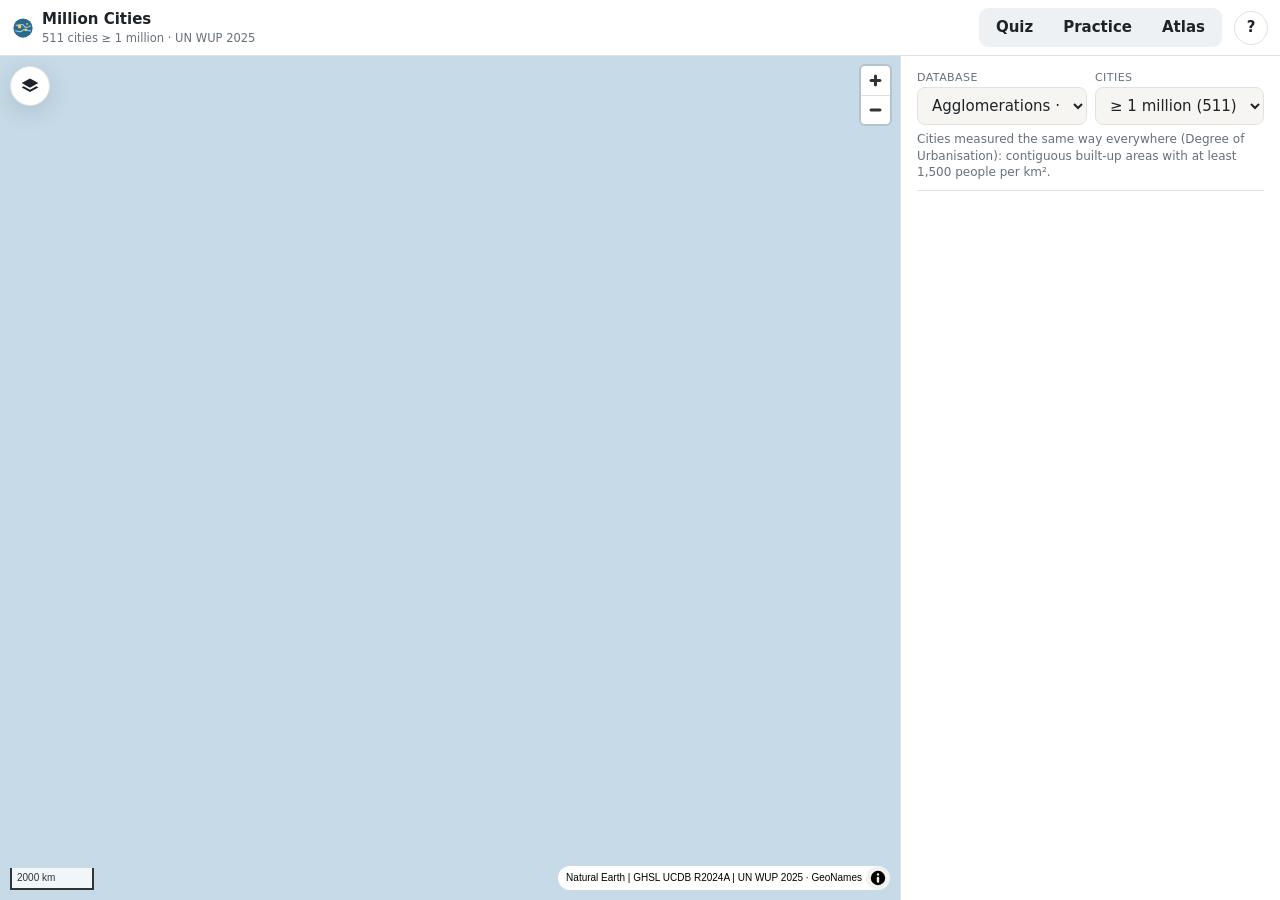
==== commit 19d794a6: "Database selector: UN 2025 agglomerations, UN 2018 national definitions, city proper (Wikidata) - da" ====
--- a/static/index.html
+++ b/static/index.html
@@ -46,6 +46,11 @@
 
   <aside class="panel" id="panel">
     <div class="grip" id="grip" aria-hidden="true"></div>
+    <div class="dbbar">
+      <label><span>Database</span><select id="dbSel"></select></label>
+      <label><span>Cities</span><select id="minPopSel" class="minpop"></select></label>
+      <div class="dbdesc" id="dbDesc"></div>
+    </div>
 
     <!-- ============ QUIZ ============ -->
     <section class="mode" id="mode-quiz">
@@ -120,10 +125,18 @@
 <dialog id="about">
   <form method="dialog"><button class="icon-btn close" aria-label="Close">×</button></form>
   <h2>About the data</h2>
-  <p><b>Cities and populations</b> come from the UN <a href="https://population.un.org/wup/" target="_blank" rel="noopener">World Urbanization Prospects 2025</a> (UN DESA, Population Division), mid-2025 estimates. Since this revision every country is measured the same way, with the <i>Degree of Urbanisation</i>: a city is a contiguous block of 1 km² grid cells with at least 1,500 inhabitants per km², and at least 50,000 people in total. This makes the numbers comparable worldwide. Municipal borders ("city proper") and statistical metro regions differ a lot from country to country, so neither is used.</p>
+  <p>"Which cities have over a million people?" depends on where a city ends. The <b>Database</b> menu switches between three answers:</p>
+  <ul>
+    <li><b>Agglomerations · UN 2025</b> (default): the same method everywhere, explained below.</li>
+    <li><b>National definitions · UN 2018</b>: the classic UN list from the <a href="https://population.un.org/wup/" target="_blank" rel="noopener">2018 revision</a>. Each country defines its cities itself, as city proper, urban agglomeration or metropolitan area (shown on each city's card). Figures are that revision's projection for 2025, and old names are shown with today's spelling.</li>
+    <li><b>City proper · Wikidata</b>: the population inside the official city limits, mostly from the latest census, as recorded in <a href="https://www.wikidata.org/" target="_blank" rel="noopener">Wikidata</a> (CC0). Chinese prefecture-level cities count only their urban districts, not the rural counties. Metro areas, provinces and districts are filtered out. City limits differ hugely between countries (Chongqing 26M, Paris 2.1M), which is the classic problem with city-proper lists.</li>
+  </ul>
+  <p>Quiz and practice progress is kept separately for each database.</p>
+  <h3>UN 2025 agglomerations</h3>
+  <p>Cities and populations come from the UN <a href="https://population.un.org/wup/" target="_blank" rel="noopener">World Urbanization Prospects 2025</a> (UN DESA, Population Division), mid-2025 estimates. Since this revision every country is measured the same way, with the <i>Degree of Urbanisation</i>: a city is a contiguous block of 1 km² grid cells with at least 1,500 inhabitants per km², and at least 50,000 people in total. This makes the numbers comparable worldwide.</p>
   <p>Contiguous built-up areas are counted as one city (Tokyo includes Yokohama, Guangzhou includes Foshan and Dongguan). WUP 2025 still lists centres like <b>Shenzhen</b>, Zhongshan, Wuxi or The Hague as their own cities, even where the satellite-based GHSL database merges them into one big blob.</p>
   <p>A few names look unusual because WUP names agglomerations after a district or a neighbouring town (e.g. <i>Kasaï-Oriental</i> = Mbuji-Mayi, <i>Xiuying District</i> = Haikou). The map shows the familiar name and the quiz accepts both. Some fast-growing, very dense rural areas in India, Bangladesh and Nigeria (e.g. Hajipur, Kozhikode, Onitsha) count as cities under this method. WUP gives every estimate a plausibility rating, shown on each city's card.</p>
-  <p><b>Outlines</b> are the urban centres of the <a href="https://human-settlement.emergency.copernicus.eu/ghs_ucdb_2024.php" target="_blank" rel="noopener">GHSL Urban Centre Database R2024A</a> (European Commission, JRC). Where WUP splits one GHSL centre into several cities, the outline is divided between their centres, so it's only approximate. <b>Places inside</b> and alternative names (including German ones) come from <a href="https://www.geonames.org/" target="_blank" rel="noopener">GeoNames</a> (CC BY 4.0). Borders, rivers and lakes come from <a href="https://www.naturalearthdata.com/" target="_blank" rel="noopener">Natural Earth</a>. Terrain uses AWS Terrain Tiles (Mapzen); the physical and satellite maps are © Esri.</p>
+  <p><b>Outlines</b> (UN 2025 only) are the urban centres of the <a href="https://human-settlement.emergency.copernicus.eu/ghs_ucdb_2024.php" target="_blank" rel="noopener">GHSL Urban Centre Database R2024A</a> (European Commission, JRC). Where WUP splits one GHSL centre into several cities, the outline is divided between their centres, so it's only approximate. <b>Places inside</b> and alternative names (including German ones) come from <a href="https://www.geonames.org/" target="_blank" rel="noopener">GeoNames</a> (CC BY 4.0). Borders, rivers and lakes come from <a href="https://www.naturalearthdata.com/" target="_blank" rel="noopener">Natural Earth</a>. Terrain uses AWS Terrain Tiles (Mapzen); the physical and satellite maps are © Esri.</p>
   <p class="dim small">UN data © United Nations, CC BY 3.0 IGO. <span id="storageNote"></span></p>
 </dialog>
 
--- a/static/app.css
+++ b/static/app.css
@@ -211,3 +211,9 @@
   .facts { grid-template-columns: repeat(3, 1fr); }
 }
 [hidden] { display: none !important; }
+.dbbar { display: grid; grid-template-columns: 1fr auto; gap: 6px 8px; margin-bottom: 12px; padding-bottom: 10px; border-bottom: 1px solid var(--line); }
+.dbbar label { display: flex; flex-direction: column; gap: 2px; min-width: 0; }
+.dbbar label span { font-size: 11px; text-transform: uppercase; letter-spacing: .04em; color: var(--dim); }
+.dbbar select { width: 100%; }
+.dbdesc { grid-column: 1 / -1; font-size: 12px; color: var(--dim); line-height: 1.35; }
+.facts b.def { font-size: 13px; line-height: 1.25; text-transform: capitalize; }
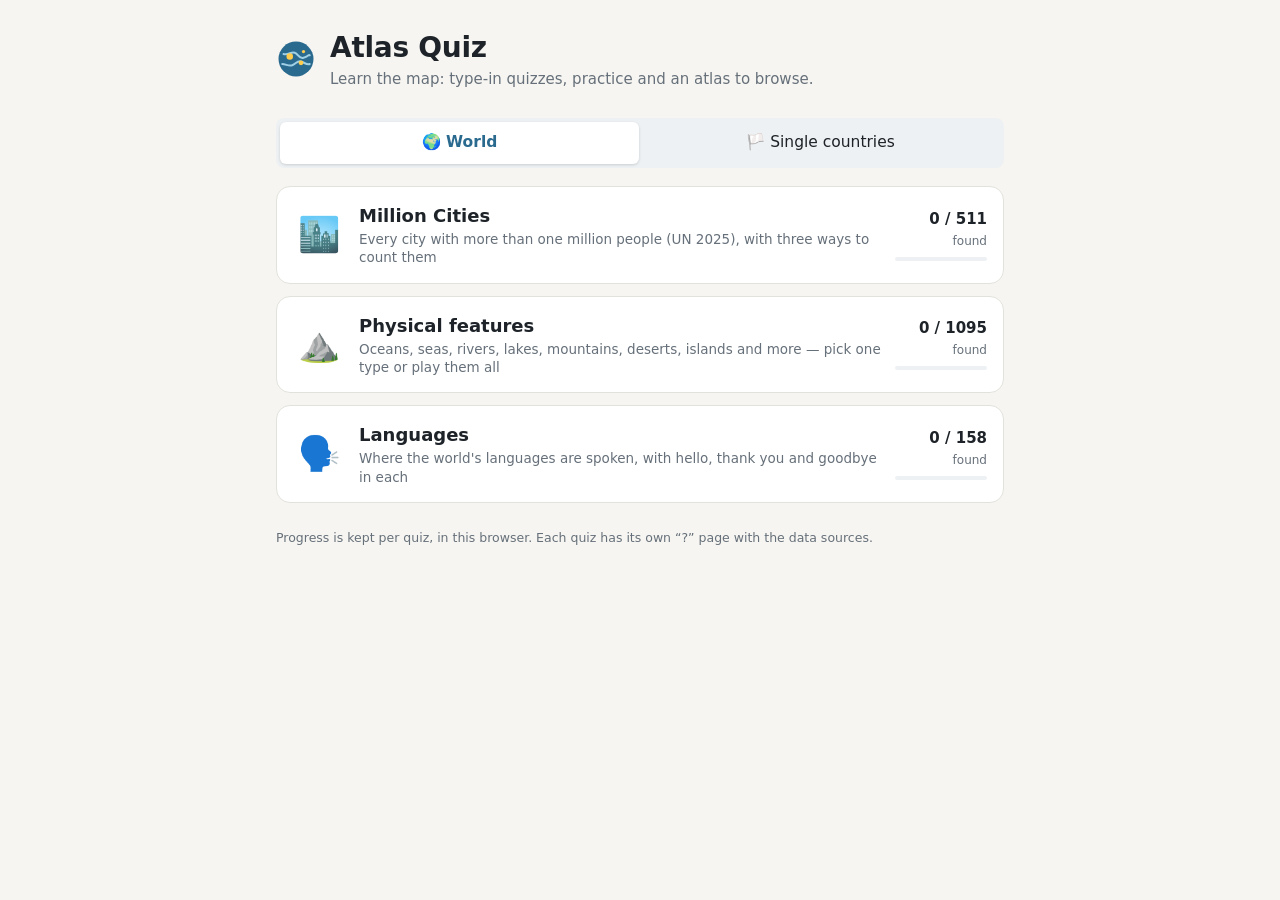
==== commit 125001e4: "Atlas Quiz: home page, physical features, languages and Austria quizzes - Home page with World / Sin" ====
--- a/static/index.html
+++ b/static/index.html
@@ -3,143 +3,81 @@
 <head>
 <meta charset="utf-8">
 <meta name="viewport" content="width=device-width, initial-scale=1, viewport-fit=cover">
-<title>Million Cities</title>
+<title>Atlas Quiz</title>
+<meta name="description" content="Learn the world's big cities, physical features and languages, and Austria's largest towns — quiz, practice and atlas on a map.">
 <link rel="icon" href="icon.svg">
-<link rel="stylesheet" href="vendor/maplibre-gl.css">
 <link rel="stylesheet" href="app.css">
 </head>
-<body>
-<header class="top">
-  <div class="brand">
-    <img src="icon.svg" alt="" width="22" height="22">
-    <div><b>Million Cities</b><small id="subtitle">UN WUP 2025</small></div>
+<body class="hub">
+<header class="hub-head">
+  <img src="icon.svg" alt="" width="40" height="40">
+  <div>
+    <h1>Atlas Quiz</h1>
+    <p>Learn the map: type-in quizzes, practice and an atlas to browse.</p>
   </div>
-  <nav class="modes" role="tablist">
-    <button data-mode="quiz" role="tab">Quiz</button>
-    <button data-mode="practice" role="tab">Practice</button>
-    <button data-mode="atlas" role="tab">Atlas</button>
-  </nav>
-  <button class="icon-btn" id="aboutBtn" title="About the data" aria-label="About the data">?</button>
 </header>
 
-<main>
-  <div id="map"></div>
-
-  <div class="layers" id="layers">
-    <button class="icon-btn layers-btn" id="layersBtn" title="Map layers" aria-label="Map layers">
-      <svg viewBox="0 0 24 24" width="20" height="20"><path d="M12 3 2 8.5l10 5.5 10-5.5L12 3Zm-7.6 9.4L2 13.7 12 19.2l10-5.5-2.4-1.3L12 16.6l-7.6-4.2Z" fill="currentColor"/></svg>
-    </button>
-    <div class="layers-pop" id="layersPop" hidden>
-      <div class="lp-title">Base map</div>
-      <div class="seg" id="basemapSeg">
-        <button data-v="plain">Plain</button><button data-v="terrain">Terrain</button><button data-v="physical">Physical</button><button data-v="satellite">Satellite</button>
-      </div>
-      <div class="lp-title">Overlays</div>
-      <label><input type="checkbox" data-layer="borders"> Country borders</label>
-      <label><input type="checkbox" data-layer="admin1"> Subdivision borders <small>(states, provinces)</small></label>
-      <label><input type="checkbox" data-layer="rivers"> Rivers &amp; lakes</label>
-      <label><input type="checkbox" data-layer="clabels"> Country names</label>
-      <label><input type="checkbox" data-layer="slabels"> Subdivision names</label>
-      <label><input type="checkbox" data-layer="outlines"> City outlines <small>(urban extent)</small></label>
-    </div>
+<main class="hub-main">
+  <div class="seg hub-seg" id="hubSeg" role="tablist">
+    <button data-v="world" role="tab">🌍 World</button>
+    <button data-v="countries" role="tab">🏳️ Single countries</button>
   </div>
 
-  <aside class="panel" id="panel">
-    <div class="grip" id="grip" aria-hidden="true"></div>
-    <div class="dbbar">
-      <label><span>Database</span><select id="dbSel"></select></label>
-      <label><span>Cities</span><select id="minPopSel" class="minpop"></select></label>
-      <div class="dbdesc" id="dbDesc"></div>
+  <section class="hub-sec" id="sec-world">
+    <a class="qcard" href="cities.html" data-set="cities">
+      <span class="qi">🏙️</span>
+      <span class="qt"><b>Million Cities</b><small>Every city with more than one million people (UN 2025), with three ways to count them</small></span>
+      <span class="qp"></span>
+    </a>
+    <a class="qcard" href="set.html?s=physical" data-set="physical">
+      <span class="qi">⛰️</span>
+      <span class="qt"><b>Physical features</b><small>Oceans, seas, rivers, lakes, mountains, deserts, islands and more — pick one type or play them all</small></span>
+      <span class="qp"></span>
+    </a>
+    <a class="qcard" href="set.html?s=languages" data-set="languages">
+      <span class="qi">🗣️</span>
+      <span class="qt"><b>Languages</b><small>Where the world's languages are spoken, with hello, thank you and goodbye in each</small></span>
+      <span class="qp"></span>
+    </a>
+  </section>
+
+  <section class="hub-sec" id="sec-countries" hidden>
+    <div class="country">
+      <h2>🇦🇹 Austria</h2>
+      <a class="qcard" href="set.html?s=at-gemeinden" data-set="at-gemeinden">
+        <span class="qi">🏘️</span>
+        <span class="qt"><b>Largest Gemeinden</b><small>The 100 largest municipalities by population, from Vienna to the smaller district towns</small></span>
+        <span class="qp"></span>
+      </a>
     </div>
+    <p class="dim small">More countries can be added the same way.</p>
+  </section>
 
-    <!-- ============ QUIZ ============ -->
-    <section class="mode" id="mode-quiz">
-      <div class="row scope-row">
-        <select id="quizScope" class="scope" aria-label="Which cities"></select>
-      </div>
-      <div class="answer">
-        <input id="answer" type="text" autocomplete="off" autocapitalize="off" spellcheck="false" placeholder="Loading…" enterkeyhint="done" disabled>
-        <div class="msg" id="quizMsg" aria-live="polite"></div>
-      </div>
-      <div class="score">
-        <div class="big"><span id="qFound">0</span><span class="of"> / <span id="qTotal">0</span></span></div>
-        <div class="meta">
-          <div><span id="qPct">0</span>% of cities · <span id="qPopPct">0</span>% of people</div>
-          <div class="timer" id="qTimer">0:00</div>
-        </div>
-      </div>
-      <div class="bar"><i id="qBar"></i></div>
-      <div class="row tools">
-        <label class="chk"><input type="checkbox" id="hintDots"> Show dots for missing</label>
-        <label class="chk"><input type="checkbox" id="flyTo"> Fly to answers</label>
-        <label class="chk"><input type="checkbox" id="acceptParts"> Accept places inside an agglomeration</label>
-      </div>
-      <div class="row btns">
-        <button id="giveUp" class="btn">Give up &amp; show missing</button>
-        <button id="resetQuiz" class="btn ghost">Restart</button>
-      </div>
-      <h3>By region</h3>
-      <div id="qRegions" class="regions"></div>
-      <h3 id="qListTitle">Found</h3>
-      <ol id="qList" class="clist"></ol>
-    </section>
-
-    <!-- ============ PRACTICE ============ -->
-    <section class="mode" id="mode-practice">
-      <div class="row scope-row">
-        <select id="pracScope" class="scope" aria-label="Which cities"></select>
-      </div>
-      <div class="seg wide" id="pracSeg">
-        <button data-v="name">Name it</button><button data-v="find">Find it</button><button data-v="bigger">Bigger?</button>
-      </div>
-      <div class="card" id="pracCard"></div>
-      <div class="known">
-        <div class="bar"><i id="pKnownBar"></i></div>
-        <div class="small"><span id="pKnown">0</span> of <span id="pTotal">0</span> known (answered right twice in a row) · session <span id="pSession">0 / 0</span></div>
-      </div>
-      <p class="small dim">Cities you miss come back more often; the ones you know show up less.</p>
-    </section>
-
-    <!-- ============ ATLAS ============ -->
-    <section class="mode" id="mode-atlas">
-      <div class="row">
-        <input id="atlasSearch" type="search" placeholder="Search city, country or place…" autocomplete="off">
-      </div>
-      <div class="row filters">
-        <select id="atlasScope" class="scope" aria-label="Filter"></select>
-        <select id="atlasSort" aria-label="Sort">
-          <option value="pop">By population</option>
-          <option value="name">A–Z</option>
-          <option value="country">By country</option>
-          <option value="growth">By growth 2000–25</option>
-        </select>
-      </div>
-      <label class="chk"><input type="checkbox" id="atlasHideNames"> Hide names on map <small>(tap a dot to reveal)</small></label>
-      <div id="detail" class="detail" hidden></div>
-      <div class="small dim" id="atlasCount"></div>
-      <ol id="atlasList" class="clist atlas"></ol>
-    </section>
-  </aside>
+  <p class="dim small hub-foot">Progress is kept per quiz<span id="storeNote"></span>. Each quiz has its own “?” page with the data sources.</p>
 </main>
 
-<dialog id="about">
-  <form method="dialog"><button class="icon-btn close" aria-label="Close">×</button></form>
-  <h2>About the data</h2>
-  <p>"Which cities have over a million people?" depends on where a city ends. The <b>Database</b> menu switches between three answers:</p>
-  <ul>
-    <li><b>Agglomerations · UN 2025</b> (default): the same method everywhere, explained below.</li>
-    <li><b>National definitions · UN 2018</b>: the classic UN list from the <a href="https://population.un.org/wup/" target="_blank" rel="noopener">2018 revision</a>. Each country defines its cities itself, as city proper, urban agglomeration or metropolitan area (shown on each city's card). Figures are that revision's projection for 2025, and old names are shown with today's spelling.</li>
-    <li><b>City proper · Wikidata</b>: the population inside the official city limits, mostly from the latest census, as recorded in <a href="https://www.wikidata.org/" target="_blank" rel="noopener">Wikidata</a> (CC0). Chinese prefecture-level cities count only their urban districts, not the rural counties. Metro areas, provinces and districts are filtered out. City limits differ hugely between countries (Chongqing 26M, Paris 2.1M), which is the classic problem with city-proper lists.</li>
-  </ul>
-  <p>Quiz and practice progress is kept separately for each database.</p>
-  <h3>UN 2025 agglomerations</h3>
-  <p>Cities and populations come from the UN <a href="https://population.un.org/wup/" target="_blank" rel="noopener">World Urbanization Prospects 2025</a> (UN DESA, Population Division), mid-2025 estimates. Since this revision every country is measured the same way, with the <i>Degree of Urbanisation</i>: a city is a contiguous block of 1 km² grid cells with at least 1,500 inhabitants per km², and at least 50,000 people in total. This makes the numbers comparable worldwide.</p>
-  <p>Contiguous built-up areas are counted as one city (Tokyo includes Yokohama, Guangzhou includes Foshan and Dongguan). WUP 2025 still lists centres like <b>Shenzhen</b>, Zhongshan, Wuxi or The Hague as their own cities, even where the satellite-based GHSL database merges them into one big blob.</p>
-  <p>A few names look unusual because WUP names agglomerations after a district or a neighbouring town (e.g. <i>Kasaï-Oriental</i> = Mbuji-Mayi, <i>Xiuying District</i> = Haikou). The map shows the familiar name and the quiz accepts both. Some fast-growing, very dense rural areas in India, Bangladesh and Nigeria (e.g. Hajipur, Kozhikode, Onitsha) count as cities under this method. WUP gives every estimate a plausibility rating, shown on each city's card.</p>
-  <p><b>Outlines</b> (UN 2025 only) are the urban centres of the <a href="https://human-settlement.emergency.copernicus.eu/ghs_ucdb_2024.php" target="_blank" rel="noopener">GHSL Urban Centre Database R2024A</a> (European Commission, JRC). Where WUP splits one GHSL centre into several cities, the outline is divided between their centres, so it's only approximate. <b>Places inside</b> and alternative names (including German ones) come from <a href="https://www.geonames.org/" target="_blank" rel="noopener">GeoNames</a> (CC BY 4.0). Borders, rivers and lakes come from <a href="https://www.naturalearthdata.com/" target="_blank" rel="noopener">Natural Earth</a>. Terrain uses AWS Terrain Tiles (Mapzen); the physical and satellite maps are © Esri.</p>
-  <p class="dim small">UN data © United Nations, CC BY 3.0 IGO. <span id="storageNote"></span></p>
-</dialog>
-
-<script type="module" src="app.js"></script>
+<script type="module">
+import { $, $$ } from './lib/util.js';
+import { store, loadState, save } from './lib/store.js';
+const S = await loadState();
+$('#storeNote').textContent = store.local ? ', in this browser' : ' on the server, shared by your devices';
+const show = v => {
+  $$('#hubSeg button').forEach(b => b.classList.toggle('on', b.dataset.v === v));
+  $('#sec-world').hidden = v !== 'world'; $('#sec-countries').hidden = v !== 'countries';
+};
+show(S.hub || 'world');
+$('#hubSeg').onclick = e => { const v = e.target.closest('button')?.dataset.v; if (v) { S.hub = v; show(v); save(); } };
+// progress: found in the full quiz + known practice cards
+const idx = await fetch('data/sets/index.json').then(r => r.json()).catch(() => ({}));
+const known = cards => Object.values(cards || {}).filter(c => c.box >= 2).length;
+for (const a of $$('.qcard')) {
+  const k = a.dataset.set;
+  let found = 0, total = 0, kn = 0;
+  if (k === 'cities') { found = Object.keys(S.quiz?.all?.found || {}).length; total = 511; kn = known(Object.fromEntries(Object.entries(S.cards || {}).filter(([id]) => !id.includes(':')))); }
+  else { const p = S.sets?.[k]; found = Object.keys(p?.quiz?.['all|all']?.found || {}).length; total = idx[k]?.n || 0; kn = known(p?.cards); }
+  const qp = a.querySelector('.qp');
+  qp.innerHTML = total ? `<b>${found} / ${total}</b><small>found${kn ? ` · ${kn} known` : ''}</small><i style="--w:${100 * found / total}%"></i>` : '';
+}
+</script>
 </body>
 </html>
--- a/static/app.css
+++ b/static/app.css
@@ -160,6 +160,9 @@
 .spark text { fill: var(--dim); font-size: 10px; }
 .spark .now { fill: var(--accent); }
 .note { font-size: 13px; color: var(--dim); border-left: 3px solid var(--line); padding-left: 8px; margin: 8px 0; }
+.cfacts { margin: 4px 0 6px; padding-left: 18px; font-size: 14px; line-height: 1.45; }
+.cfacts li { margin: 3px 0; }
+.cfacts li::marker { color: var(--accent); }
 .dh { font-size: 12px; text-transform: uppercase; letter-spacing: .04em; color: var(--dim); margin-top: 10px; }
 
 /* ---------- layers popover ---------- */
@@ -171,6 +174,10 @@
 }
 .layers-pop label { display: flex; gap: 8px; align-items: center; cursor: pointer; }
 .layers-pop small { color: var(--dim); }
+.lp-row { display: flex; align-items: center; justify-content: space-between; gap: 8px; }
+.lp-row > label:first-child { white-space: nowrap; }
+.lp-row .bold { flex: none; font-size: 12px; color: var(--dim); gap: 5px; }
+.lp-row .bold:has(input:disabled) { opacity: .45; cursor: default; }
 .lp-title { font-size: 12px; text-transform: uppercase; letter-spacing: .04em; color: var(--dim); margin-top: 4px; }
 
 /* ---------- map bits ---------- */
@@ -217,3 +224,52 @@
 .dbbar select { width: 100%; }
 .dbdesc { grid-column: 1 / -1; font-size: 12px; color: var(--dim); line-height: 1.35; }
 .facts b.def { font-size: 13px; line-height: 1.25; text-transform: capitalize; }
+.level { display: grid; grid-template-columns: auto 1fr auto; gap: 8px; align-items: center; margin-bottom: 12px; }
+.level > div { text-align: center; line-height: 1.25; }
+.level b { display: block; font-size: 13.5px; }
+.level small { color: var(--dim); font-size: 11.5px; }
+.level .btn { padding: 6px 9px; font-size: 13px; }
+a.brand { color: inherit; text-decoration: none; border-radius: 8px; padding: 2px 6px 2px 2px; margin-left: -2px; }
+a.brand:hover { background: var(--chip); }
+.brand .home { font-size: 22px; line-height: 1; color: var(--dim); margin-right: -2px; }
+.phrases { margin: 10px 0 6px; border: 1px solid var(--line); border-radius: 8px; padding: 6px 10px; background: var(--panel); }
+.phrases summary { cursor: pointer; font-size: 12px; text-transform: uppercase; letter-spacing: .04em; color: var(--dim); padding: 2px 0; }
+.phrases table { width: 100%; border-collapse: collapse; margin-top: 4px; }
+.phrases th { text-align: left; font-weight: 500; font-size: 12.5px; color: var(--dim); width: 74px; vertical-align: top; padding: 6px 4px 6px 0; }
+.phrases td { padding: 6px 0; vertical-align: top; border-top: 1px solid var(--line); }
+.phrases tr:first-child td { border-top: 0; }
+.phrases td b { font-size: 17px; font-weight: 600; }
+.phrases .say { font-size: 13px; color: var(--accent); }
+.phrases .speak { width: 32px; height: 32px; font-size: 15px; }
+.phrases .speak:disabled { opacity: .35; cursor: default; }
+.maplibregl-popup-content .also { margin-top: 4px; font-size: 12.5px; }
+
+/* ---------- home page ---------- */
+body.hub { display: block; overflow: auto; }
+.hub-head { display: flex; gap: 14px; align-items: center; max-width: 760px; margin: 0 auto; padding: max(28px, env(safe-area-inset-top)) 16px 10px; }
+.hub-head h1 { margin: 0; font-size: 28px; letter-spacing: -.01em; }
+.hub-head p { margin: 2px 0 0; color: var(--dim); }
+.hub-main { display: block; max-width: 760px; margin: 0 auto; padding: 8px 16px 40px; }
+.hub-seg { margin: 10px 0 18px; padding: 4px; }
+.hub-seg button { font-size: 15.5px; padding: 10px 12px; }
+.hub-sec { display: grid; gap: 12px; }
+.qcard {
+  display: grid; grid-template-columns: 52px 1fr auto; gap: 14px; align-items: center; text-decoration: none; color: inherit;
+  background: var(--panel); border: 1px solid var(--line); border-radius: 14px; padding: 16px; transition: transform .12s, box-shadow .12s;
+}
+.qcard:hover { transform: translateY(-1px); box-shadow: var(--shadow); border-color: var(--accent); }
+.qcard .qi { font-size: 34px; text-align: center; }
+.qcard .qt b { display: block; font-size: 18px; }
+.qcard .qt small { color: var(--dim); font-size: 13.5px; line-height: 1.35; display: block; margin-top: 2px; }
+.qcard .qp { text-align: right; min-width: 92px; font-variant-numeric: tabular-nums; }
+.qcard .qp b { display: block; font-size: 15px; }
+.qcard .qp small { color: var(--dim); font-size: 12px; }
+.qcard .qp i { display: block; height: 4px; border-radius: 2px; margin-top: 6px; background: linear-gradient(90deg, var(--found) var(--w), var(--chip) var(--w)); }
+.country h2 { font-size: 17px; margin: 4px 0 10px; }
+.hub-foot { margin-top: 26px; }
+@media (max-width: 560px) {
+  .qcard { grid-template-columns: 40px 1fr; padding: 13px; }
+  .qcard .qi { font-size: 28px; }
+  .qcard .qp { grid-column: 2; text-align: left; display: flex; gap: 8px; align-items: baseline; flex-wrap: wrap; }
+  .qcard .qp i { flex-basis: 100%; margin-top: 0; }
+}
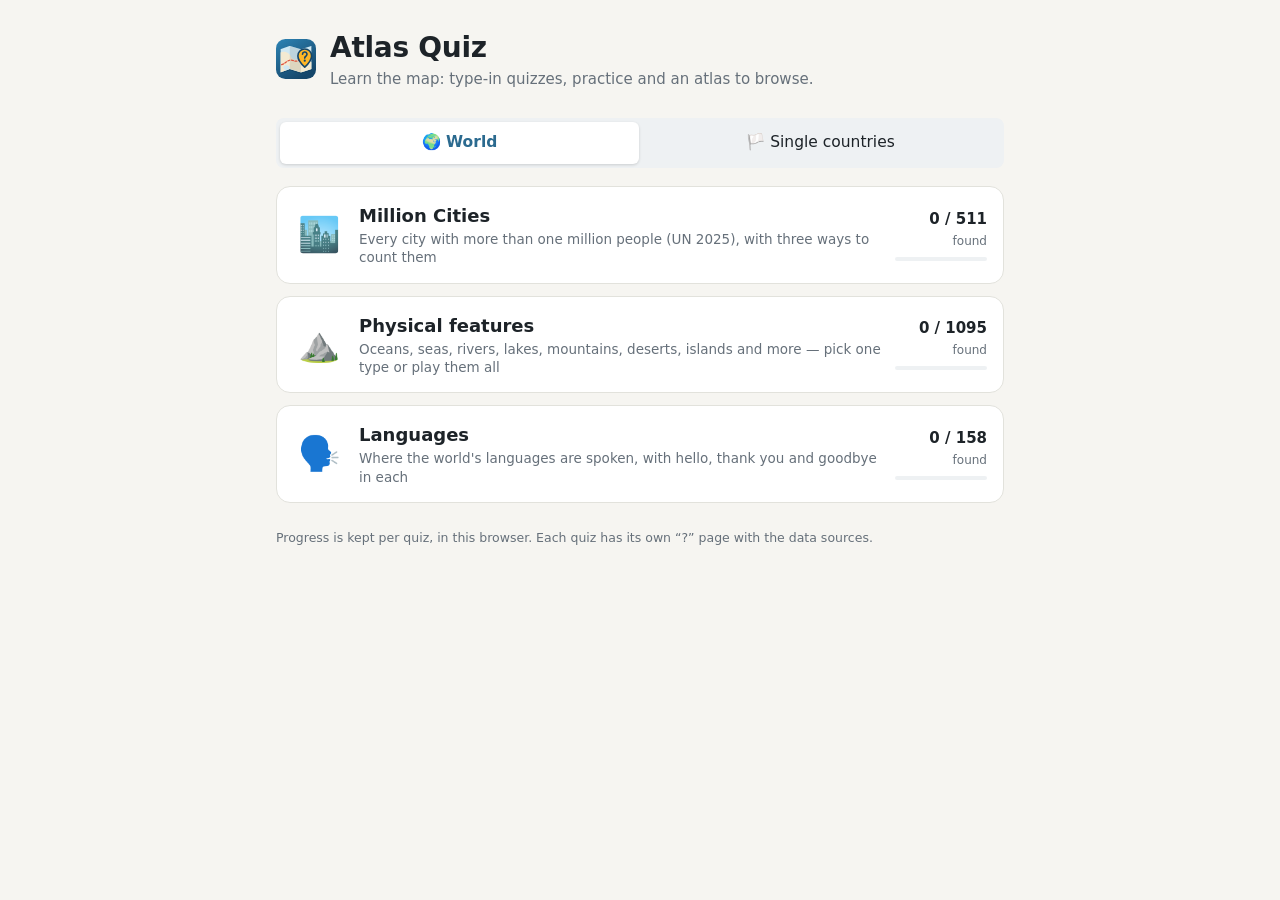
==== commit f7b3d729: "New icon: folded atlas map with a route and a quiz pin Plus a 180 px apple-touch-icon for home-scree" ====
--- a/static/index.html
+++ b/static/index.html
@@ -6,6 +6,7 @@
 <title>Atlas Quiz</title>
 <meta name="description" content="Learn the world's big cities, physical features and languages, and Austria's largest towns — quiz, practice and atlas on a map.">
 <link rel="icon" href="icon.svg">
+<link rel="apple-touch-icon" href="apple-touch-icon.png">
 <link rel="stylesheet" href="app.css">
 </head>
 <body class="hub">
--- a/static/app.css
+++ b/static/app.css
@@ -204,15 +204,21 @@
   .brand small { display: none; }
   .brand b { font-size: 14px; }
   .modes button { padding: 6px 10px; }
-  main { flex-direction: column; }
+  main { --sheet: 46%; }
+  #map { position: absolute; inset: 0; }
+  /* bottom sheet over the map (lib/sheet.js) */
   .panel {
-    width: auto; height: 46%; border-left: 0; border-top: 1px solid var(--line);
-    padding: 6px 16px 20px; border-radius: 14px 14px 0 0; margin-top: -12px; box-shadow: 0 -4px 16px rgba(0,0,0,.1);
-    transition: height .2s;
+    position: absolute; left: 0; right: 0; bottom: 0; width: auto; height: 46%; border-left: 0; border-top: 1px solid var(--line);
+    padding: 0 16px 20px; border-radius: 14px 14px 0 0; box-shadow: 0 -4px 16px rgba(0,0,0,.12);
+    transition: height .25s cubic-bezier(.2, .8, .2, 1); overscroll-behavior: contain; will-change: height;
   }
-  .panel.tall { height: 82%; }
-  .panel.short { height: 150px; }
-  .grip { display: block; width: 44px; height: 5px; border-radius: 3px; background: var(--line); margin: 2px auto 10px; cursor: grab; }
+  .panel.dragging { transition: none; }
+  .grip {
+    display: block; position: sticky; top: 0; z-index: 3; height: 26px; margin: 0 -16px 4px; background: var(--panel);
+    touch-action: none; cursor: grab; border-radius: 14px 14px 0 0;
+  }
+  .grip::before { content: ""; position: absolute; left: 50%; top: 9px; width: 44px; height: 5px; margin-left: -22px; border-radius: 3px; background: var(--line); }
+  .maplibregl-ctrl-bottom-left, .maplibregl-ctrl-bottom-right { bottom: var(--sheet); transition: bottom .25s; }
   .layers-pop { width: min(290px, calc(100vw - 20px)); }
   .score .big { font-size: 28px; }
   .facts { grid-template-columns: repeat(3, 1fr); }
